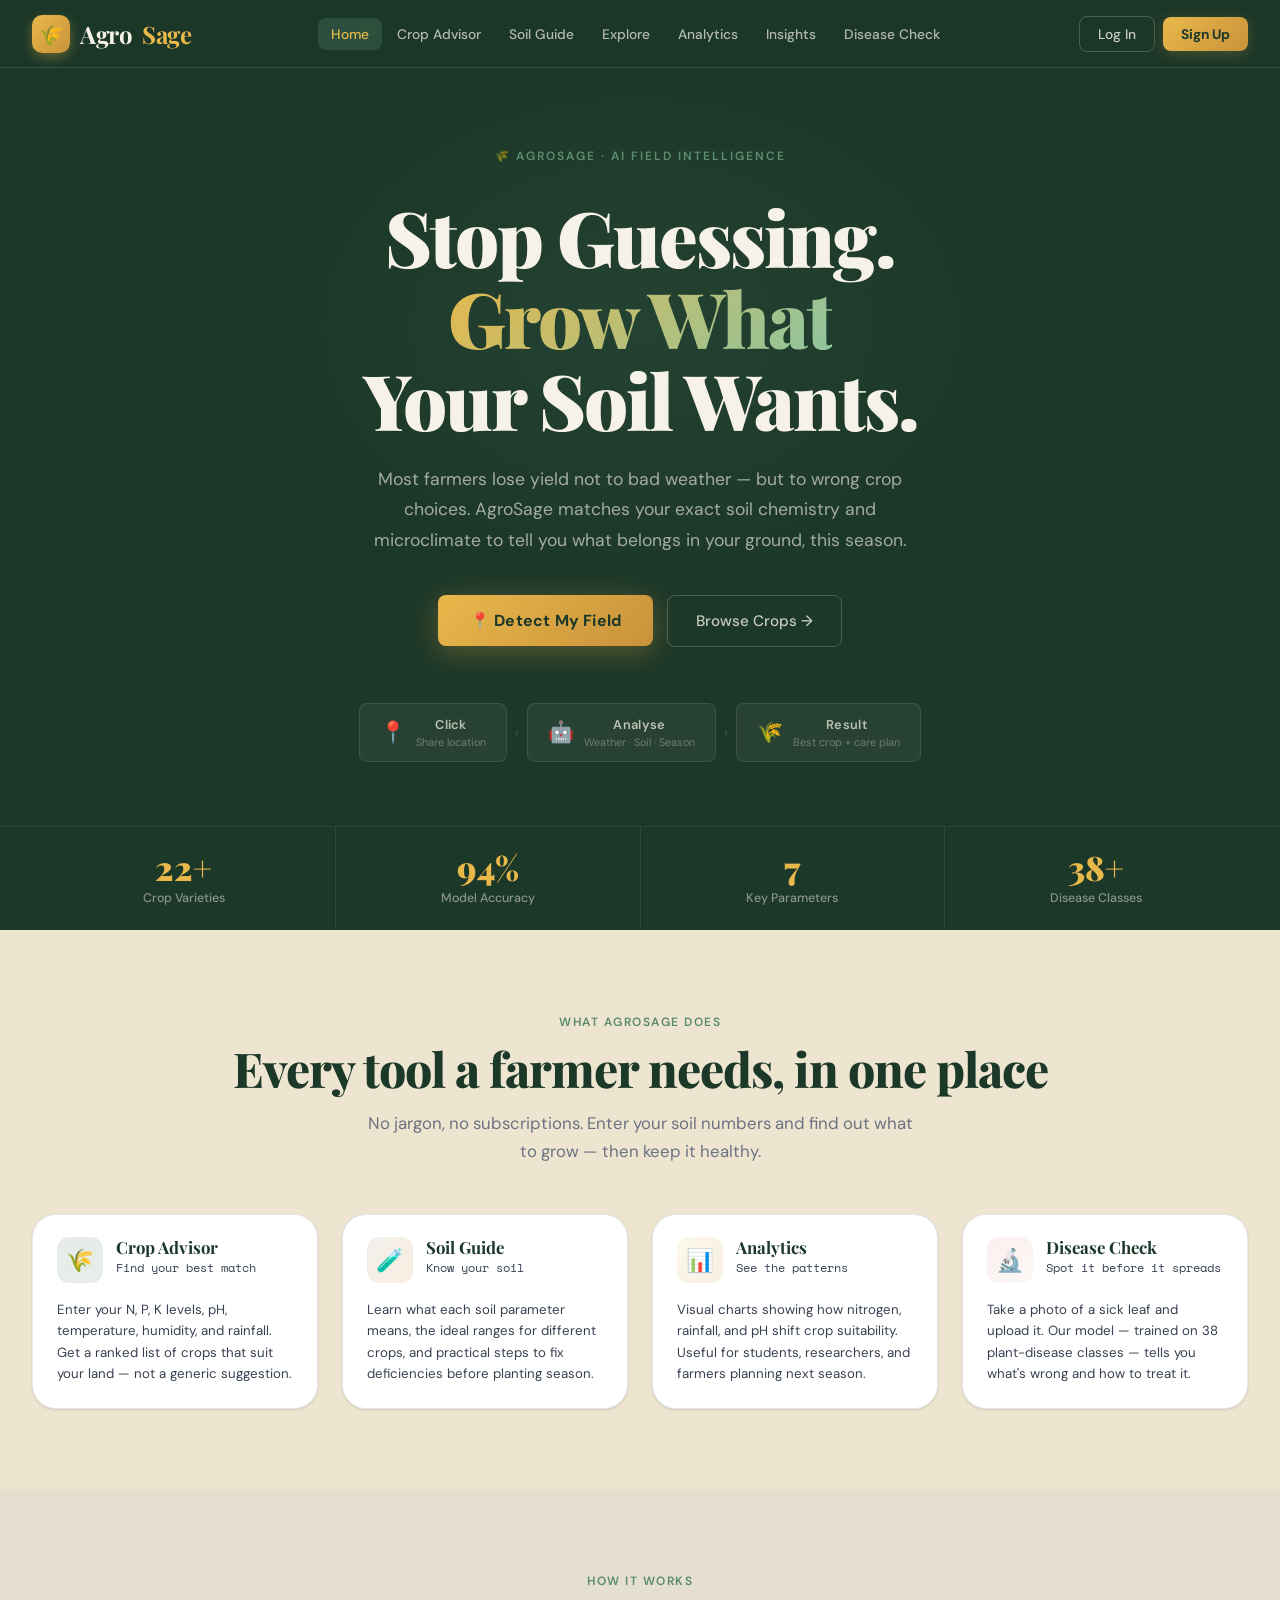
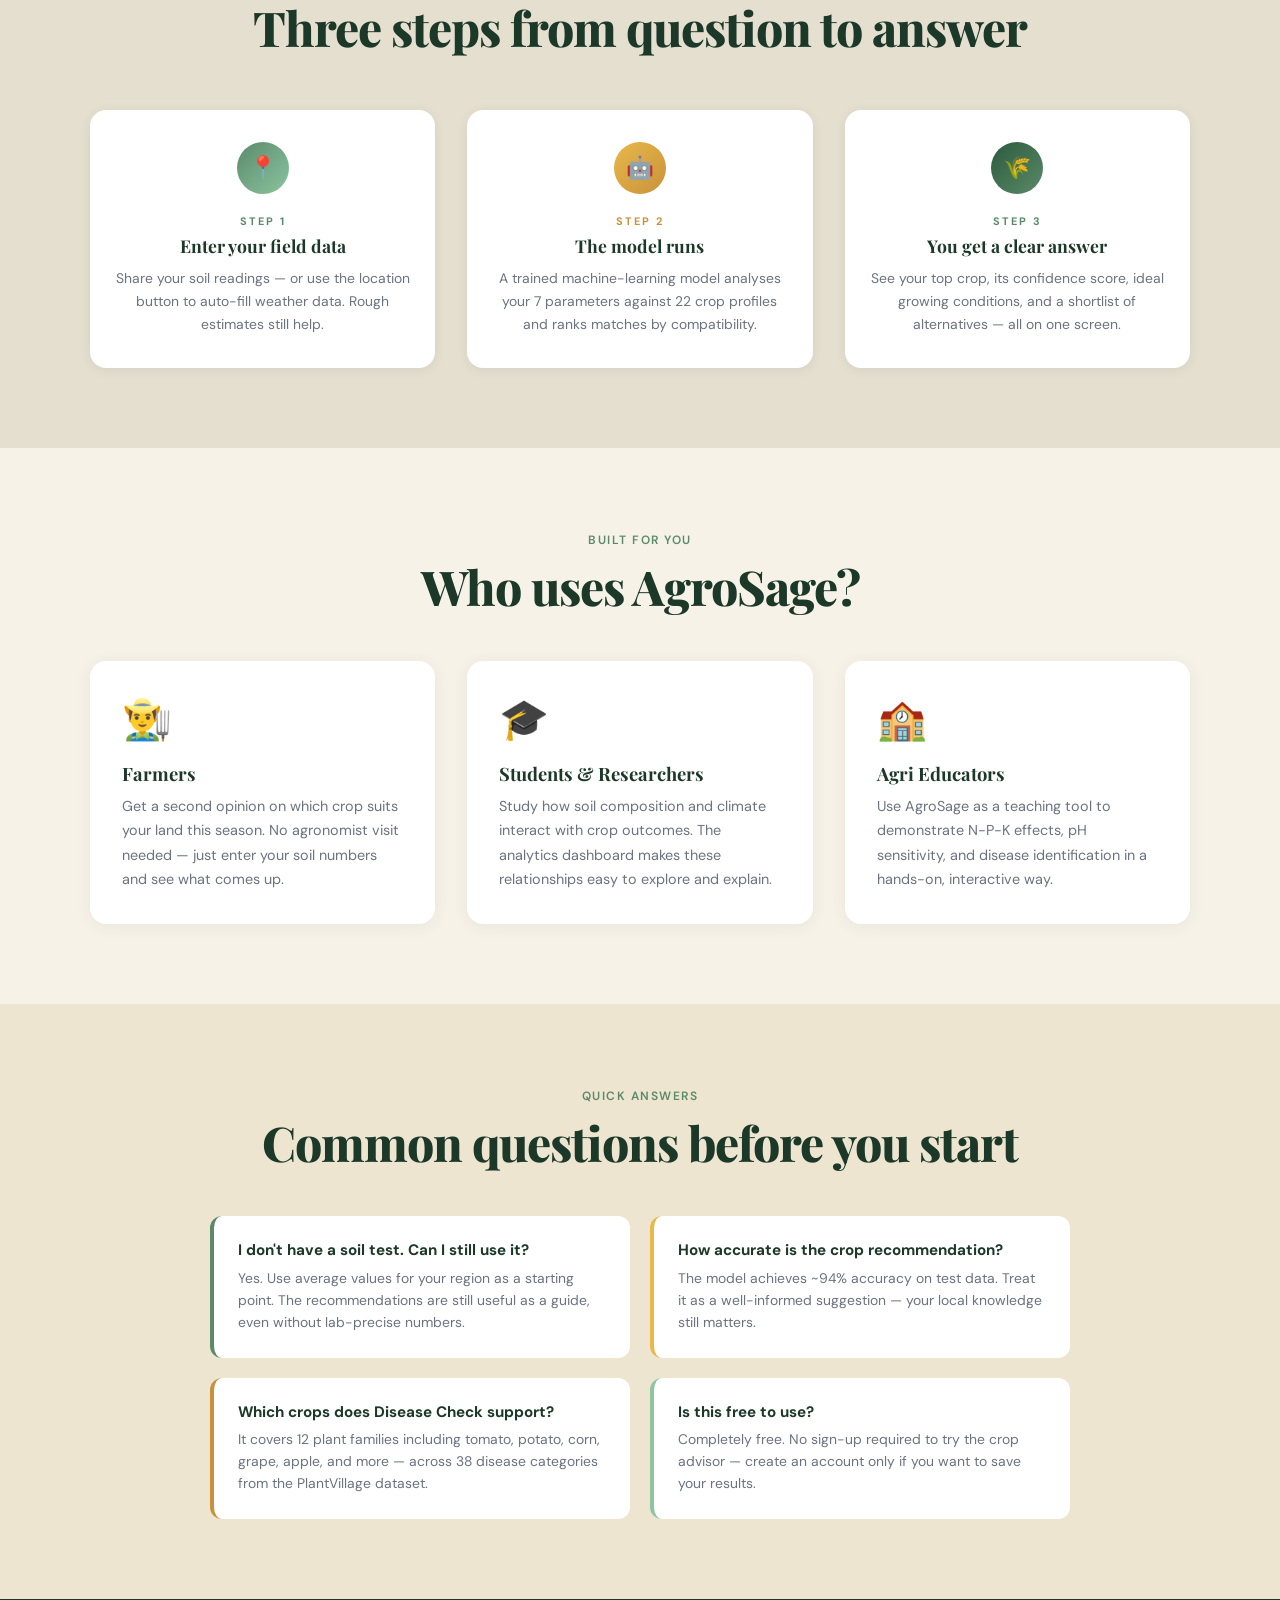
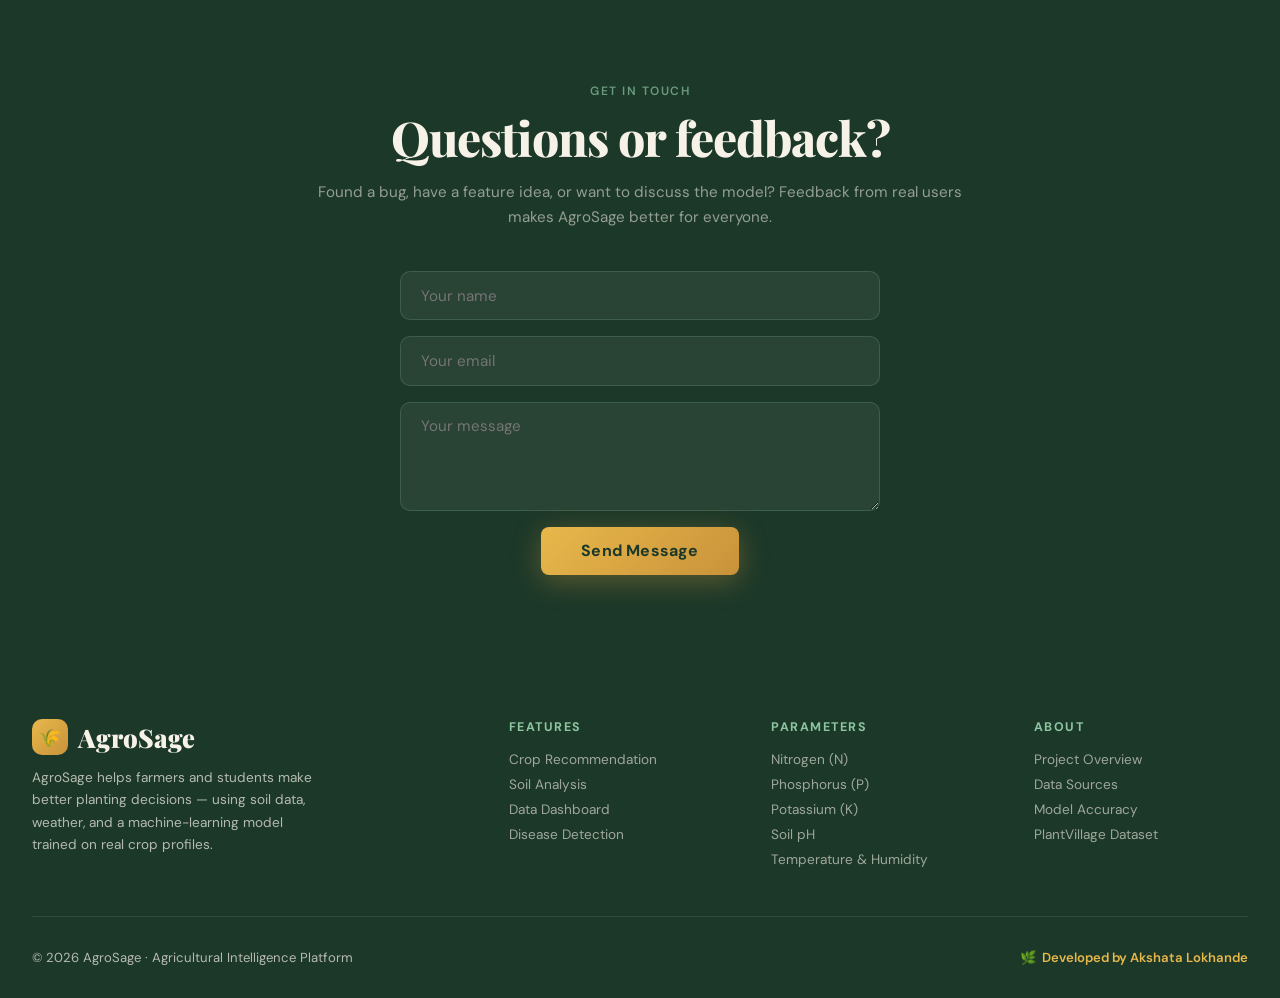
==== templates/index.html @ cbdf1450 "Initial commit — AgroSage" ====
<!DOCTYPE html>
<html lang="en">
<head>
<meta charset="UTF-8">
<meta name="viewport" content="width=device-width, initial-scale=1.0">
<title>AgroSage — Crop & Soil Intelligence for Farmers</title>

<!-- Fonts -->
<link href="https://fonts.googleapis.com/css2?family=Playfair+Display:wght@400;600;700;900&family=DM+Sans:wght@300;400;500;600&family=Space+Mono:wght@400;700&display=swap" rel="stylesheet">

<!-- Chart.js -->
<script src="https://cdnjs.cloudflare.com/ajax/libs/Chart.js/4.4.1/chart.umd.min.js"></script>

<!-- Styles -->
<link rel="stylesheet" href="/static/css/tokens.css">
<link rel="stylesheet" href="/static/css/nav.css">
<link rel="stylesheet" href="/static/css/hero.css">
<link rel="stylesheet" href="/static/css/recommend.css">
<link rel="stylesheet" href="/static/css/soil.css">
<link rel="stylesheet" href="/static/css/browse.css">
<link rel="stylesheet" href="/static/css/dashboard.css">
<link rel="stylesheet" href="/static/css/insights.css">
<link rel="stylesheet" href="/static/css/detect.css">
<link rel="stylesheet" href="/static/css/footer.css">
<link rel="stylesheet" href="/static/css/utilities.css">
<link rel="stylesheet" href="/static/css/auth.css">
</head>
<body>

<!-- ══════════════════════════════════════════════ NAV ══ -->
<nav class="nav" id="mainNav">
  <div class="nav-logo" onclick="showPage('home')">
    <div class="nav-logo-icon">🌾</div>
    Agro<span>Sage</span>
  </div>
  <div class="nav-links">
    <a class="nav-link active" onclick="showPage('home')">Home</a>
    <a class="nav-link" onclick="showPage('recommend')">Crop Advisor</a>
    <a class="nav-link" onclick="showPage('soil')">Soil Guide</a>
    <a class="nav-link" onclick="showPage('browse')">Explore</a>
    <a class="nav-link" onclick="showPage('dashboard')">Analytics</a>
    <a class="nav-link" onclick="showPage('insights')">Insights</a>
    <a class="nav-link" onclick="showPage('detect')">Disease Check</a>
  </div>
  <!-- Auth buttons — content injected by auth.js -->
  <div class="nav-auth" id="navAuth"></div>
</nav>

<!-- ══════════════════════════════════════════════ HOME ══ -->
<div class="page active" id="page-home">
  <section class="hero">
    <div class="hero-canvas" id="heroCanvas"></div>

    <div class="hero-content">
      <!-- Badge -->
      <div class="hero-badge">
        🌾 AgroSage · AI Field Intelligence
      </div>

      <!-- Heading -->
      <h1 class="hero-title">
        Stop Guessing.<br><em>Grow What</em><br>Your Soil Wants.
      </h1>

      <!-- Description -->
      <p class="hero-desc">
        Most farmers lose yield not to bad weather — but to wrong crop choices. AgroSage matches your exact soil chemistry and microclimate to tell you what belongs in your ground, this season.
      </p>

      <!-- CTAs -->
      <div class="hero-actions">
        <button class="btn-primary" onclick="handleDetectCTA()">📍 Detect My Field</button>
        <button class="btn-ghost"   onclick="showPage('browse')">Browse Crops →</button>
      </div>

      <!-- Process flow -->
      <div class="hero-flow">
        <div class="hero-flow-step">
          <span class="hero-flow-step-icon">📍</span>
          <div class="hero-flow-step-text">
            <div class="hero-flow-step-label">Click</div>
            <div class="hero-flow-step-sub">Share location</div>
          </div>
        </div>
        <span class="hero-flow-arrow">›</span>
        <div class="hero-flow-step">
          <span class="hero-flow-step-icon">🤖</span>
          <div class="hero-flow-step-text">
            <div class="hero-flow-step-label">Analyse</div>
            <div class="hero-flow-step-sub">Weather · Soil · Season</div>
          </div>
        </div>
        <span class="hero-flow-arrow">›</span>
        <div class="hero-flow-step">
          <span class="hero-flow-step-icon">🌾</span>
          <div class="hero-flow-step-text">
            <div class="hero-flow-step-label">Result</div>
            <div class="hero-flow-step-sub">Best crop + care plan</div>
          </div>
        </div>
      </div>
    </div>

    <!-- Stats strip -->
    <div class="hero-stats">
      <div class="hero-stat" style="animation-delay:0.1s">
        <div class="hero-stat-num">22+</div>
        <div class="hero-stat-lbl">Crop Varieties</div>
      </div>
      <div class="hero-stat" style="animation-delay:0.2s">
        <div class="hero-stat-num">94%</div>
        <div class="hero-stat-lbl">Model Accuracy</div>
      </div>
      <div class="hero-stat" style="animation-delay:0.3s">
        <div class="hero-stat-num">7</div>
        <div class="hero-stat-lbl">Key Parameters</div>
      </div>
      <div class="hero-stat" style="animation-delay:0.4s">
        <div class="hero-stat-num">38+</div>
        <div class="hero-stat-lbl">Disease Classes</div>
      </div>
    </div>
  </section>

  <!-- ── WHAT AGROSAGE DOES ── -->
  <!-- parchment: warm beige, first light section after the dark hero -->
  <div style="background:var(--parchment);padding:5rem 2rem">
    <div style="max-width:1280px;margin:0 auto">
      <div style="text-align:center;margin-bottom:3rem">
        <div class="section-tag">What AgroSage Does</div>
        <h2 class="section-title" style="text-align:center">Every tool a farmer needs, in one place</h2>
        <p class="section-sub" style="max-width:560px;margin:0 auto">No jargon, no subscriptions. Enter your soil numbers and find out what to grow — then keep it healthy.</p>
      </div>
      <div style="display:grid;grid-template-columns:repeat(4,1fr);gap:1.5rem">
        <div class="soil-card" onclick="showPage('recommend')" style="cursor:pointer;transition:transform 0.2s,box-shadow 0.2s" onmouseenter="this.style.transform='translateY(-4px)'" onmouseleave="this.style.transform=''">
          <div class="soil-card-header">
            <div class="soil-icon-wrap" style="background:linear-gradient(135deg,rgba(28,56,41,0.1),rgba(90,138,106,0.15))">🌾</div>
            <div><div class="soil-card-name">Crop Advisor</div><div class="soil-card-sym">Find your best match</div></div>
          </div>
          <div class="soil-ideal">Enter your N, P, K levels, pH, temperature, humidity, and rainfall. Get a ranked list of crops that suit your land — not a generic suggestion.</div>
        </div>
        <div class="soil-card" onclick="showPage('soil')" style="cursor:pointer;transition:transform 0.2s" onmouseenter="this.style.transform='translateY(-4px)'" onmouseleave="this.style.transform=''">
          <div class="soil-card-header">
            <div class="soil-icon-wrap" style="background:linear-gradient(135deg,rgba(139,94,60,0.1),rgba(201,146,58,0.15))">🧪</div>
            <div><div class="soil-card-name">Soil Guide</div><div class="soil-card-sym">Know your soil</div></div>
          </div>
          <div class="soil-ideal">Learn what each soil parameter means, the ideal ranges for different crops, and practical steps to fix deficiencies before planting season.</div>
        </div>
        <div class="soil-card" onclick="showPage('dashboard')" style="cursor:pointer;transition:transform 0.2s" onmouseenter="this.style.transform='translateY(-4px)'" onmouseleave="this.style.transform=''">
          <div class="soil-card-header">
            <div class="soil-icon-wrap" style="background:linear-gradient(135deg,rgba(232,184,75,0.1),rgba(201,146,58,0.15))">📊</div>
            <div><div class="soil-card-name">Analytics</div><div class="soil-card-sym">See the patterns</div></div>
          </div>
          <div class="soil-ideal">Visual charts showing how nitrogen, rainfall, and pH shift crop suitability. Useful for students, researchers, and farmers planning next season.</div>
        </div>
        <div class="soil-card" onclick="showPage('detect')" style="cursor:pointer;transition:transform 0.2s" onmouseenter="this.style.transform='translateY(-4px)'" onmouseleave="this.style.transform=''">
          <div class="soil-card-header">
            <div class="soil-icon-wrap" style="background:linear-gradient(135deg,rgba(192,57,43,0.08),rgba(192,57,43,0.04))">🔬</div>
            <div><div class="soil-card-name">Disease Check</div><div class="soil-card-sym">Spot it before it spreads</div></div>
          </div>
          <div class="soil-ideal">Take a photo of a sick leaf and upload it. Our model — trained on 38 plant-disease classes — tells you what's wrong and how to treat it.</div>
        </div>
      </div>
    </div>
  </div>

  <!-- ── HOW IT WORKS ── -->
  <!-- #e5dfd0: a touch deeper than parchment — enough contrast to read as a new section, still warm -->
  <div style="background:#e5dfd0;padding:5rem 2rem">
    <div style="max-width:1100px;margin:0 auto">
      <div style="text-align:center;margin-bottom:3.5rem">
        <div class="section-tag">How It Works</div>
        <h2 class="section-title" style="text-align:center">Three steps from question to answer</h2>
      </div>
      <div style="display:grid;grid-template-columns:1fr 1fr 1fr;gap:2rem">
        <div style="text-align:center;padding:2rem 1.5rem;background:#fff;border-radius:16px;box-shadow:0 2px 12px rgba(28,56,41,0.08)">
          <div style="width:52px;height:52px;background:linear-gradient(135deg,var(--sage),var(--mint));border-radius:50%;display:flex;align-items:center;justify-content:center;font-size:1.4rem;margin:0 auto 1.25rem">📍</div>
          <div style="font-size:0.68rem;letter-spacing:2px;color:var(--sage);font-weight:700;text-transform:uppercase;margin-bottom:0.4rem">Step 1</div>
          <div style="font-family:var(--ff-display);font-size:1.1rem;font-weight:700;color:var(--forest);margin-bottom:0.6rem">Enter your field data</div>
          <div style="font-size:0.87rem;color:var(--text-muted);line-height:1.65">Share your soil readings — or use the location button to auto-fill weather data. Rough estimates still help.</div>
        </div>
        <div style="text-align:center;padding:2rem 1.5rem;background:#fff;border-radius:16px;box-shadow:0 2px 12px rgba(28,56,41,0.08)">
          <div style="width:52px;height:52px;background:linear-gradient(135deg,var(--gold),var(--amber));border-radius:50%;display:flex;align-items:center;justify-content:center;font-size:1.4rem;margin:0 auto 1.25rem">🤖</div>
          <div style="font-size:0.68rem;letter-spacing:2px;color:var(--amber);font-weight:700;text-transform:uppercase;margin-bottom:0.4rem">Step 2</div>
          <div style="font-family:var(--ff-display);font-size:1.1rem;font-weight:700;color:var(--forest);margin-bottom:0.6rem">The model runs</div>
          <div style="font-size:0.87rem;color:var(--text-muted);line-height:1.65">A trained machine-learning model analyses your 7 parameters against 22 crop profiles and ranks matches by compatibility.</div>
        </div>
        <div style="text-align:center;padding:2rem 1.5rem;background:#fff;border-radius:16px;box-shadow:0 2px 12px rgba(28,56,41,0.08)">
          <div style="width:52px;height:52px;background:linear-gradient(135deg,var(--moss),var(--sage));border-radius:50%;display:flex;align-items:center;justify-content:center;font-size:1.4rem;margin:0 auto 1.25rem">🌾</div>
          <div style="font-size:0.68rem;letter-spacing:2px;color:var(--sage);font-weight:700;text-transform:uppercase;margin-bottom:0.4rem">Step 3</div>
          <div style="font-family:var(--ff-display);font-size:1.1rem;font-weight:700;color:var(--forest);margin-bottom:0.6rem">You get a clear answer</div>
          <div style="font-size:0.87rem;color:var(--text-muted);line-height:1.65">See your top crop, its confidence score, ideal growing conditions, and a shortlist of alternatives — all on one screen.</div>
        </div>
      </div>
    </div>
  </div>

  <!-- ── WHO BENEFITS ── -->
  <!-- cream: lightest, cleanest tone — feels like a breath of air after two beige sections -->
  <div style="background:var(--cream);padding:5rem 2rem">
    <div style="max-width:1100px;margin:0 auto">
      <div style="text-align:center;margin-bottom:3rem">
        <div class="section-tag">Built For You</div>
        <h2 class="section-title" style="text-align:center">Who uses AgroSage?</h2>
      </div>
      <div style="display:grid;grid-template-columns:repeat(3,1fr);gap:2rem">
        <div style="padding:2rem;background:#fff;border-radius:16px;box-shadow:0 2px 16px rgba(28,56,41,0.07)">
          <div style="font-size:2.5rem;margin-bottom:1rem">👨‍🌾</div>
          <div style="font-family:var(--ff-display);font-size:1.15rem;font-weight:700;color:var(--forest);margin-bottom:0.5rem">Farmers</div>
          <div style="font-size:0.9rem;color:var(--text-muted);line-height:1.7">Get a second opinion on which crop suits your land this season. No agronomist visit needed — just enter your soil numbers and see what comes up.</div>
        </div>
        <div style="padding:2rem;background:#fff;border-radius:16px;box-shadow:0 2px 16px rgba(28,56,41,0.07)">
          <div style="font-size:2.5rem;margin-bottom:1rem">🎓</div>
          <div style="font-family:var(--ff-display);font-size:1.15rem;font-weight:700;color:var(--forest);margin-bottom:0.5rem">Students &amp; Researchers</div>
          <div style="font-size:0.9rem;color:var(--text-muted);line-height:1.7">Study how soil composition and climate interact with crop outcomes. The analytics dashboard makes these relationships easy to explore and explain.</div>
        </div>
        <div style="padding:2rem;background:#fff;border-radius:16px;box-shadow:0 2px 16px rgba(28,56,41,0.07)">
          <div style="font-size:2.5rem;margin-bottom:1rem">🏫</div>
          <div style="font-family:var(--ff-display);font-size:1.15rem;font-weight:700;color:var(--forest);margin-bottom:0.5rem">Agri Educators</div>
          <div style="font-size:0.9rem;color:var(--text-muted);line-height:1.7">Use AgroSage as a teaching tool to demonstrate N-P-K effects, pH sensitivity, and disease identification in a hands-on, interactive way.</div>
        </div>
      </div>
    </div>
  </div>

  <!-- ── FAQ / QUICK TIPS ── -->
  <div style="background:var(--parchment);padding:5rem 2rem">
    <div style="max-width:1100px;margin:0 auto">
      <div style="text-align:center;margin-bottom:3rem">
        <div class="section-tag">Quick Answers</div>
        <h2 class="section-title" style="text-align:center">Common questions before you start</h2>
      </div>
      <div style="display:grid;grid-template-columns:1fr 1fr;gap:1.25rem;max-width:860px;margin:0 auto">
        <div style="padding:1.5rem;background:#fff;border-radius:12px;border-left:4px solid var(--sage)">
          <div style="font-weight:700;color:var(--forest);margin-bottom:0.4rem;font-size:0.95rem">I don't have a soil test. Can I still use it?</div>
          <div style="font-size:0.87rem;color:var(--text-muted);line-height:1.6">Yes. Use average values for your region as a starting point. The recommendations are still useful as a guide, even without lab-precise numbers.</div>
        </div>
        <div style="padding:1.5rem;background:#fff;border-radius:12px;border-left:4px solid var(--gold)">
          <div style="font-weight:700;color:var(--forest);margin-bottom:0.4rem;font-size:0.95rem">How accurate is the crop recommendation?</div>
          <div style="font-size:0.87rem;color:var(--text-muted);line-height:1.6">The model achieves ~94% accuracy on test data. Treat it as a well-informed suggestion — your local knowledge still matters.</div>
        </div>
        <div style="padding:1.5rem;background:#fff;border-radius:12px;border-left:4px solid var(--amber)">
          <div style="font-weight:700;color:var(--forest);margin-bottom:0.4rem;font-size:0.95rem">Which crops does Disease Check support?</div>
          <div style="font-size:0.87rem;color:var(--text-muted);line-height:1.6">It covers 12 plant families including tomato, potato, corn, grape, apple, and more — across 38 disease categories from the PlantVillage dataset.</div>
        </div>
        <div style="padding:1.5rem;background:#fff;border-radius:12px;border-left:4px solid var(--mint)">
          <div style="font-weight:700;color:var(--forest);margin-bottom:0.4rem;font-size:0.95rem">Is this free to use?</div>
          <div style="font-size:0.87rem;color:var(--text-muted);line-height:1.6">Completely free. No sign-up required to try the crop advisor — create an account only if you want to save your results.</div>
        </div>
      </div>
    </div>
  </div>

  <!-- ── CONTACT ── -->
  <div style="background:var(--forest);padding:5rem 2rem">
    <div style="max-width:680px;margin:0 auto;text-align:center">
      <div class="section-tag" style="color:rgba(140,197,160,0.7)">Get In Touch</div>
      <h2 class="section-title" style="text-align:center;color:var(--cream)">Questions or feedback?</h2>
      <p style="font-size:0.95rem;color:rgba(247,242,232,0.55);line-height:1.7;margin-bottom:2.5rem">Found a bug, have a feature idea, or want to discuss the model? Feedback from real users makes AgroSage better for everyone.</p>
      <div style="display:flex;flex-direction:column;gap:1rem;max-width:480px;margin:0 auto">
        <input type="text" placeholder="Your name" style="padding:0.85rem 1.25rem;border-radius:10px;border:1px solid rgba(140,197,160,0.2);background:rgba(255,255,255,0.06);color:var(--cream);font-size:0.95rem;outline:none;font-family:var(--ff-body)">
        <input type="email" placeholder="Your email" style="padding:0.85rem 1.25rem;border-radius:10px;border:1px solid rgba(140,197,160,0.2);background:rgba(255,255,255,0.06);color:var(--cream);font-size:0.95rem;outline:none;font-family:var(--ff-body)">
        <textarea placeholder="Your message" rows="4" style="padding:0.85rem 1.25rem;border-radius:10px;border:1px solid rgba(140,197,160,0.2);background:rgba(255,255,255,0.06);color:var(--cream);font-size:0.95rem;outline:none;font-family:var(--ff-body);resize:vertical"></textarea>
        <button class="btn-primary" style="align-self:center;padding:0.85rem 2.5rem" onclick="alert('Thank you! This contact form is for demo purposes.')">Send Message</button>
      </div>
    </div>
  </div>
</div>

<!-- ══════════════════════════════════════════ RECOMMEND ══ -->
<div class="page" id="page-recommend" style="padding-top:68px">
  <div class="section">
    <div class="recommend-page-header">
      <div class="section-tag">🌱 Main Feature</div>
      <div id="currentSeasonPill" class="current-season-pill" style="display:none"></div>
    </div>
    <h2 class="section-title">Crop Recommendation System</h2>
    <p class="section-sub">Enter your soil composition and local climate conditions. Our model analyses 7 key parameters to suggest the most suitable crop — and checks if it suits the <strong>current growing season</strong>.</p>

    <div class="recommend-layout">
      <!-- Input Form -->
      <div>
        <div class="form-card">
          <div class="form-section-title">
            <div class="form-section-icon">🌍</div>
            Soil Nutrients
          </div>
          <div class="param-grid">
            <div class="param-group">
              <div class="param-label">Nitrogen <span class="param-unit">kg/ha</span></div>
              <div class="param-input-wrap">
                <input type="number" class="param-input" id="inp-N" value="60" min="0" max="150" oninput="syncSlider('N')">
                <input type="range"  class="param-slider" id="sl-N" min="0" max="150" value="60" oninput="syncInput('N')">
              </div>
            </div>
            <div class="param-group">
              <div class="param-label">Phosphorus <span class="param-unit">kg/ha</span></div>
              <div class="param-input-wrap">
                <input type="number" class="param-input" id="inp-P" value="40" min="0" max="80" oninput="syncSlider('P')">
                <input type="range"  class="param-slider" id="sl-P" min="0" max="80" value="40" oninput="syncInput('P')">
              </div>
            </div>
            <div class="param-group">
              <div class="param-label">Potassium <span class="param-unit">kg/ha</span></div>
              <div class="param-input-wrap">
                <input type="number" class="param-input" id="inp-K" value="40" min="0" max="120" oninput="syncSlider('K')">
                <input type="range"  class="param-slider" id="sl-K" min="0" max="120" value="40" oninput="syncInput('K')">
              </div>
            </div>
            <div class="param-group">
              <div class="param-label">Soil pH</div>
              <div class="param-input-wrap">
                <input type="number" class="param-input" id="inp-pH" value="6.5" min="0" max="14" step="0.1" oninput="syncSlider('pH')">
                <input type="range"  class="param-slider" id="sl-pH" min="0" max="14" step="0.1" value="6.5" oninput="syncInput('pH')">
              </div>
            </div>
          </div>
          <!-- Auto-fill disclaimer: shown after location detection -->
          <div id="soilEstimateDisclaimer" class="soil-disclaimer" style="display:none"></div>
        </div>

        <div class="form-card" style="margin-top:1.5rem">
          <div class="form-section-title">
            <div class="form-section-icon">🌤️</div>
            Climate Conditions
            <button class="loc-btn" onclick="autoFillWeather()" title="Auto-fill from your location" style="margin-left:auto;padding:5px 12px;font-size:0.78rem;background:var(--accent);color:#fff;border-radius:6px;font-weight:600;display:flex;align-items:center;gap:5px;transition:background 0.2s" onmouseenter="this.style.background='var(--moss)'" onmouseleave="this.style.background='var(--accent)'">📍 Use My Location</button>
          </div>
          <div class="param-grid">
            <div class="param-group">
              <div class="param-label">Temperature <span class="param-unit">°C</span></div>
              <input type="number" class="param-input" id="inp-T" value="25" min="0" max="50">
              <input type="range"  class="param-slider" id="sl-T" min="0" max="50" value="25" oninput="document.getElementById('inp-T').value=this.value">
            </div>
            <div class="param-group">
              <div class="param-label">Humidity <span class="param-unit">%</span></div>
              <input type="number" class="param-input" id="inp-H" value="65" min="0" max="100">
              <input type="range"  class="param-slider" id="sl-H" min="0" max="100" value="65" oninput="document.getElementById('inp-H').value=this.value">
            </div>
            <div class="param-group" style="grid-column:span 2">
              <div class="param-label">Annual Rainfall <span class="param-unit">mm</span></div>
              <input type="number" class="param-input" id="inp-R" value="120" min="0" max="300">
              <input type="range"  class="param-slider" id="sl-R" min="0" max="300" value="120" oninput="document.getElementById('inp-R').value=this.value">
            </div>
          </div>
          <button class="recommend-btn" onclick="runRecommendation()">
            <span>🌾</span> Analyse &amp; Recommend Crop
          </button>
        </div>
      </div>

      <!-- Result Panel -->
      <div>
        <div class="result-panel" id="resultPanel">
          <div class="result-empty" id="resultEmpty">
            <div class="result-empty-icon">🌱</div>
            <h3>Awaiting Field Data</h3>
            <p>Enter your soil and climate parameters on the left, then click Analyse to receive your personalised crop recommendation.</p>
          </div>
          <div id="resultOutput" style="display:none">
            <div class="result-header">
              <div class="result-label">Top Recommendation</div>
              <div class="result-crop-name" id="res-crop-name">—</div>
              <div class="result-score-row">
                <div class="score-pill">🎯 <span id="res-score">—</span>% match</div>
                <div class="score-bar"><div class="score-bar-fill" id="res-bar" style="width:0%"></div></div>
              </div>
              <!-- Season timing badge: status set by recommend.js -->
              <div id="res-season-badge" class="res-season-badge" style="display:none"></div>
            </div>
            <div class="result-body">
              <div class="result-params-grid">
                <div class="result-param">
                  <div class="rp-icon">🌡️</div>
                  <div class="rp-val" id="r-temp">—</div>
                  <div class="rp-lbl">Ideal Temp</div>
                </div>
                <div class="result-param">
                  <div class="rp-icon">💧</div>
                  <div class="rp-val" id="r-rain">—</div>
                  <div class="rp-lbl">Rainfall</div>
                </div>
                <div class="result-param">
                  <div class="rp-icon">🧫</div>
                  <div class="rp-val" id="r-ph">—</div>
                  <div class="rp-lbl">Soil pH</div>
                </div>
              </div>
              <div class="result-tip" id="res-tip">—</div>
              <!-- Season awareness detail panel: populated by recommend.js -->
              <div id="res-season-panel" class="season-aware-panel" style="display:none"></div>
              <div class="result-alts" id="resAlts" style="display:none">
                <div class="result-alts-title">Other Suitable Crops</div>
                <div class="alt-chips" id="altChips"></div>
              </div>
            </div>
          </div>
        </div>

        <!-- Season card: crop's growing season info -->
        <div id="seasonCard" class="season-card" style="display:none">
          <div class="season-card-icon" id="seasonIcon">🌾</div>
          <div>
            <div class="season-card-eyebrow">Growing Season</div>
            <div class="season-card-name" id="seasonName">—</div>
            <div class="season-card-desc" id="seasonDesc">—</div>
          </div>
        </div>

        <!-- Seasonal picks: what to plant this month (populated by recommend.js) -->
        <div id="seasonalPicksCard" class="seasonal-picks-card" style="display:none">
          <div class="sp-header">
            <span id="sp-season-icon" class="sp-icon">🗓️</span>
            <div>
              <div class="sp-eyebrow">What to Sow This Month</div>
              <div class="sp-title" id="sp-title">—</div>
            </div>
          </div>
          <div class="sp-toggle">
            <button class="sp-toggle-btn sp-toggle-now active" id="sp-btn-now" onclick="spSetTab('now')">
              <span class="sp-legend-dot sp-chip-now"></span>Ideal now
            </button>
            <button class="sp-toggle-btn sp-toggle-soon" id="sp-btn-soon" onclick="spSetTab('soon')">
              <span class="sp-legend-dot sp-chip-soon"></span>Good next month
            </button>
          </div>
          <div class="sp-chips" id="sp-chips"></div>
          <div class="sp-empty-msg" id="sp-empty-msg" style="display:none"></div>
        </div>
      </div>
    </div>
  </div>
</div>

<!-- ══════════════════════════════════════════════ SOIL ══ -->
<div class="page" id="page-soil" style="padding-top:68px">
  <div class="section soil-bg" style="max-width:100%;padding:5rem 2rem">
    <div style="max-width:1280px;margin:0 auto">
      <div class="section-tag">🧪 Parameter Guide</div>
      <h2 class="section-title">Soil Analysis &amp; Parameter Guide</h2>
      <p class="section-sub">Understanding your soil's nutrient profile is the foundation of successful farming. Here's what each parameter means and how it affects crop growth.</p>

      <div class="soil-grid">

        <div class="soil-card">
          <div class="soil-card-header">
            <div class="soil-icon-wrap" style="background:rgba(56,142,60,0.12)">🟢</div>
            <div><div class="soil-card-name">Nitrogen (N)</div><div class="soil-card-sym">Promotes Leaf Growth</div></div>
          </div>
          <div class="soil-range">
            <div class="soil-range-label"><span>Low (0 kg/ha)</span><span>Ideal: 50–100</span><span>High (150 kg/ha)</span></div>
            <div class="soil-range-bar">
              <div class="soil-range-fill" style="left:33%;width:33%"></div>
              <div class="soil-range-marker" style="left:50%"></div>
            </div>
          </div>
          <div class="soil-ideal">Essential for chlorophyll synthesis and leaf development. <strong>Ideal: 50–100 kg/ha.</strong> Too low causes yellowing (chlorosis); too high promotes excessive vegetative growth and delays fruiting.</div>
        </div>

        <div class="soil-card">
          <div class="soil-card-header">
            <div class="soil-icon-wrap" style="background:rgba(245,127,23,0.12)">🟠</div>
            <div><div class="soil-card-name">Phosphorus (P)</div><div class="soil-card-sym">Root &amp; Fruit Development</div></div>
          </div>
          <div class="soil-range">
            <div class="soil-range-label"><span>Low (0 kg/ha)</span><span>Ideal: 25–50</span><span>High (80 kg/ha)</span></div>
            <div class="soil-range-bar">
              <div class="soil-range-fill" style="left:31%;width:31%"></div>
              <div class="soil-range-marker" style="left:47%"></div>
            </div>
          </div>
          <div class="soil-ideal">Critical for root strength, seed formation, and energy transfer. <strong>Ideal: 25–50 kg/ha.</strong> Deficiency leads to dark purpling of leaves and severely stunted root systems.</div>
        </div>

        <div class="soil-card">
          <div class="soil-card-header">
            <div class="soil-icon-wrap" style="background:rgba(123,31,162,0.1)">🟣</div>
            <div><div class="soil-card-name">Potassium (K)</div><div class="soil-card-sym">Disease Resistance</div></div>
          </div>
          <div class="soil-range">
            <div class="soil-range-label"><span>Low (0 kg/ha)</span><span>Ideal: 40–80</span><span>High (120 kg/ha)</span></div>
            <div class="soil-range-bar">
              <div class="soil-range-fill" style="left:33%;width:33%"></div>
              <div class="soil-range-marker" style="left:50%"></div>
            </div>
          </div>
          <div class="soil-ideal">Regulates water balance, stomatal function, and disease immunity. <strong>Ideal: 40–80 kg/ha.</strong> Deficiency causes leaf scorch at margins, weak stems, and poor grain fill.</div>
        </div>

        <div class="soil-card">
          <div class="soil-card-header">
            <div class="soil-icon-wrap" style="background:rgba(201,146,58,0.12)">🟡</div>
            <div><div class="soil-card-name">Soil pH</div><div class="soil-card-sym">Nutrient Availability</div></div>
          </div>
          <div class="soil-range">
            <div class="soil-range-label"><span>Acidic (0)</span><span>Ideal: 6.0–7.5</span><span>Alkaline (14)</span></div>
            <div class="soil-range-bar">
              <div class="soil-range-fill" style="left:43%;width:11%"></div>
              <div class="soil-range-marker" style="left:48%"></div>
            </div>
          </div>
          <div class="soil-ideal">Controls nutrient solubility and microbial activity. <strong>Ideal: 6.0–7.5</strong> for most crops. Below 5.5 locks up phosphorus; above 7.5 reduces availability of iron, manganese, and zinc.</div>
        </div>

        <div class="soil-card">
          <div class="soil-card-header">
            <div class="soil-icon-wrap" style="background:rgba(30,136,229,0.1)">🌡️</div>
            <div><div class="soil-card-name">Temperature</div><div class="soil-card-sym">Growth Rate Regulator</div></div>
          </div>
          <div class="soil-range">
            <div class="soil-range-label"><span>Low (0°C)</span><span>Ideal: 20–35°C</span><span>High (50°C)</span></div>
            <div class="soil-range-bar">
              <div class="soil-range-fill" style="left:40%;width:30%"></div>
              <div class="soil-range-marker" style="left:55%"></div>
            </div>
          </div>
          <div class="soil-ideal">Determines germination success and metabolic rate. <strong>Most crops prefer 20–35°C.</strong> Below 10°C slows germination; above 40°C causes heat stress and inhibits enzymatic activity.</div>
        </div>

        <div class="soil-card">
          <div class="soil-card-header">
            <div class="soil-icon-wrap" style="background:rgba(2,136,209,0.1)">💧</div>
            <div><div class="soil-card-name">Humidity &amp; Rainfall</div><div class="soil-card-sym">Water Stress Index</div></div>
          </div>
          <div class="soil-range">
            <div class="soil-range-label"><span>Low (0%/mm)</span><span>Ideal: 50–80% / 50–200mm</span><span>High (100%/300mm)</span></div>
            <div class="soil-range-bar">
              <div class="soil-range-fill" style="left:50%;width:30%"></div>
              <div class="soil-range-marker" style="left:65%"></div>
            </div>
          </div>
          <div class="soil-ideal">Humidity of <strong>50–80%</strong> and annual rainfall of <strong>50–200 mm</strong> suits most field crops. Rice requires 150–300 mm; drought-tolerant crops like mustard and mothbeans thrive below 75 mm.</div>
        </div>

      </div>

      <!-- Soil Improvement Tips -->
      <div class="soil-tips-section">
        <div class="form-section-title"><div class="form-section-icon">💡</div>Soil Improvement Tips</div>
        <div class="soil-tips-grid">

          <div class="soil-tip-card">
            <div class="soil-tip-icon">🌿</div>
            <div class="soil-tip-title">Nitrogen Deficiency</div>
            <div class="soil-tip-body">
              <strong>Cause:</strong> Low organic matter, excessive leaching, or sandy soils.<br>
              <strong>Symptoms:</strong> Uniform yellowing (chlorosis) starting from older leaves; stunted growth and pale green foliage.<br>
              <strong>Solution:</strong> Apply urea (46% N) or ammonium nitrate at 50–100 kg/ha. Grow leguminous cover crops (lentil, clover, chickpea) to fix atmospheric nitrogen naturally.
            </div>
          </div>

          <div class="soil-tip-card">
            <div class="soil-tip-icon">🧡</div>
            <div class="soil-tip-title">Phosphorus Deficiency</div>
            <div class="soil-tip-body">
              <strong>Cause:</strong> Acidic soil (pH &lt; 5.5), low organic matter, or excessive soil moisture.<br>
              <strong>Symptoms:</strong> Dark purple or reddish discolouration on leaf undersides; poor root development and delayed maturity.<br>
              <strong>Solution:</strong> Apply single superphosphate (SSP) or DAP at 25–50 kg/ha. Raise soil pH above 5.5 to unlock phosphorus already present in the soil.
            </div>
          </div>

          <div class="soil-tip-card">
            <div class="soil-tip-icon">💦</div>
            <div class="soil-tip-title">Potassium Deficiency</div>
            <div class="soil-tip-body">
              <strong>Cause:</strong> Sandy or heavily leached soils; over-irrigation or excessive rainfall.<br>
              <strong>Symptoms:</strong> Scorch or brown burning at leaf margins and tips; weak stems prone to lodging; poor grain and fruit fill.<br>
              <strong>Solution:</strong> Apply muriate of potash (MOP, 60% K₂O) or sulfate of potash at 30–60 kg/ha. Wood ash is a natural K source. Avoid over-irrigation which accelerates leaching.
            </div>
          </div>

          <div class="soil-tip-card">
            <div class="soil-tip-icon">🧂</div>
            <div class="soil-tip-title">Alkaline Soil (High pH)</div>
            <div class="soil-tip-body">
              <strong>Cause:</strong> Calcareous parent material, irrigation with hard water, or excessive lime application.<br>
              <strong>Symptoms:</strong> Iron and zinc chlorosis (interveinal yellowing on young leaves); reduced phosphorus and micronutrient uptake despite adequate fertilisation.<br>
              <strong>Solution:</strong> Apply elemental sulfur (200–500 kg/ha) or acidifying fertilizers such as ammonium sulfate. Incorporate compost or peat moss to gradually lower pH toward 6.0–7.0.
            </div>
          </div>

        </div>
      </div>
    </div>
  </div>
</div>

<!-- ══════════════════════════════════════════════ BROWSE ══ -->
<div class="page" id="page-browse" style="padding-top:68px">
  <div class="section">
    <div class="section-tag">🌍 Explore</div>
    <h2 class="section-title">Crop Collections</h2>
    <p class="section-sub">Browse our curated library of crops. Filter by season, soil type or climate to find what suits your field.</p>

    <div class="browse-filters" id="browseFilters">
      <button class="filter-btn active" onclick="filterCrops('all',this)">All Crops</button>
      <button class="filter-btn" onclick="filterCrops('kharif',this)">🌧️ Kharif</button>
      <button class="filter-btn" onclick="filterCrops('rabi',this)">❄️ Rabi</button>
      <button class="filter-btn" onclick="filterCrops('zaid',this)">☀️ Zaid</button>
      <button class="filter-btn" onclick="filterCrops('cereal',this)">🌾 Cereals</button>
      <button class="filter-btn" onclick="filterCrops('pulse',this)">🫘 Pulses</button>
      <button class="filter-btn" onclick="filterCrops('fruit',this)">🍉 Fruits</button>
    </div>

    <div class="crop-grid" id="cropGrid"></div>
  </div>
</div>

<!-- ══════════════════════════════════════════ DASHBOARD ══ -->
<div class="page" id="page-dashboard" style="padding-top:68px">
  <div class="dash-bg">
    <div class="section">
      <div class="section-tag">📊 Analytics</div>
      <h2 class="section-title">Data Visualization Dashboard</h2>
      <p class="section-sub">See how soil nutrients and climate conditions shift crop suitability. These charts make it easier to understand what your land actually needs.</p>

      <div class="charts-grid">
        <div class="chart-card">
          <div class="chart-title">Crop Suitability by Nitrogen Level</div>
          <canvas id="chartNitrogen" class="chart-canvas"></canvas>
        </div>
        <div class="param-influence">
          <div class="pi-title">Parameter Influence Score</div>
          <div id="piRows"></div>
        </div>
      </div>

      <div style="display:grid;grid-template-columns:1fr 1fr;gap:2rem;margin-top:2rem">
        <div class="chart-card">
          <div class="chart-title">Rainfall Requirements by Crop</div>
          <canvas id="chartRainfall" class="chart-canvas"></canvas>
        </div>
        <div class="chart-card">
          <div class="chart-title">pH Preference Distribution</div>
          <canvas id="chartPH" class="chart-canvas"></canvas>
        </div>
      </div>
    </div>
  </div>
</div>

<!-- ══════════════════════════════════════════ INSIGHTS ══ -->
<div class="page" id="page-insights" style="padding-top:68px">
  <div class="section">
    <div class="section-tag">🌿 Farming Insights</div>
    <h2 class="section-title">Things worth knowing</h2>
    <p class="section-sub">Practical tips and observations to help you plan better across seasons, soil types, and weather conditions.</p>

    <div class="insights-grid">
      <div class="insight-card primary">
        <div class="insight-icon">🌾</div>
        <div class="insight-title">Rabi Season Alert</div>
        <div class="insight-desc">Current temperatures (18–22°C) are ideal for wheat and mustard sowing. Ensure phosphorus levels are above 40 kg/ha before planting for maximum yield.</div>
        <span class="insight-tag">Seasonal Tip</span>
      </div>
      <div class="insight-card sage-card">
        <div class="insight-icon">💡</div>
        <div class="insight-title">Soil pH Optimisation</div>
        <div class="insight-desc">Fields with pH above 7.5 show 23% lower phosphorus availability. Apply 50–80kg/ha of sulfur amendment before the kharif season for best results.</div>
        <span class="insight-tag">Soil Health</span>
      </div>
      <div class="insight-card amber-card">
        <div class="insight-icon">🌧️</div>
        <div class="insight-title">Rainfall Deficit Strategy</div>
        <div class="insight-desc">In regions with &lt;100mm annual rainfall, consider drought-tolerant crops like millets, sorghum or chickpea. Drip irrigation can compensate for 40% deficit.</div>
        <span class="insight-tag">Water Management</span>
      </div>
      <div class="insight-card mint-card">
        <div class="insight-icon">🔬</div>
        <div class="insight-title">N:P:K Ratio Insight</div>
        <div class="insight-desc">Research shows a balanced 4:2:1 N:P:K ratio consistently outperforms imbalanced applications. Use leaf colour charts to diagnose deficiency before lab testing.</div>
        <span class="insight-tag">Nutrient Science</span>
      </div>
      <div class="insight-card parchment-card">
        <div class="insight-icon">🌡️</div>
        <div class="insight-title">Temperature Stress Window</div>
        <div class="insight-desc">Temperatures above 35°C during flowering reduce yield by up to 40% in wheat and 25% in maize. Plan sowing dates to avoid peak summer flowering.</div>
        <span class="insight-tag">Climate Risk</span>
      </div>
      <div class="insight-card earth-card">
        <div class="insight-icon">🌿</div>
        <div class="insight-title">Organic Matter Benefit</div>
        <div class="insight-desc">Every 1% increase in soil organic matter improves water retention by ~20,000 litres/hectare. Incorporate crop residue and compost for long-term fertility.</div>
        <span class="insight-tag">Long-term Gain</span>
      </div>
    </div>
  </div>
</div>

<!-- ══════════════════════════════════════════ DETECT ══ -->
<div class="page" id="page-detect" style="padding-top:68px">
  <div class="section">
    <div class="section-tag">🔬 Secondary Feature</div>
    <h2 class="section-title">Plant Disease Detection</h2>
    <p class="section-sub">Upload a clear photograph of an affected plant leaf. Our AI model—trained on 38 disease classes—provides instant diagnosis with treatment guidance.</p>

    <div class="detect-layout">
      <!-- Upload Side -->
      <div>
        <div class="upload-zone" id="uploadZone">
          <input type="file" id="fileInput" accept=".jpg,.jpeg,.png" onchange="handleFile(event)">
          <div class="upload-icon">📸</div>
          <div class="upload-title">Upload Leaf Image</div>
          <div class="upload-sub">Drag &amp; drop or click to browse<br>Supports JPG, JPEG, PNG · Max 16MB</div>
          <div class="upload-btn" onclick="event.stopPropagation();document.getElementById('fileInput').click()">Choose File</div>
        </div>

        <div class="preview-wrap" id="previewWrap">
          <img id="previewImg" class="preview-img" src="" alt="Preview">
          <div class="preview-actions">
            <button class="preview-clear" onclick="clearFile()">✕ Remove</button>
          </div>
        </div>

        <button class="detect-btn" id="detectBtn" onclick="runDetection()" style="display:none">
          🔍 Analyse Disease
        </button>

        <!-- Supported plant families -->
        <div class="supported-plants-box">
          <div class="supported-plants-label">Supported Plant Families</div>
          <div class="supported-plants-chips">
            <span class="alt-chip">🍎 Apple</span>
            <span class="alt-chip">🍌 Banana</span>
            <span class="alt-chip">🫐 Blueberry</span>
            <span class="alt-chip">🍒 Cherry</span>
            <span class="alt-chip">🌽 Corn</span>
            <span class="alt-chip">🍇 Grape</span>
            <span class="alt-chip">🍊 Orange</span>
            <span class="alt-chip">🍑 Peach</span>
            <span class="alt-chip">🫑 Pepper</span>
            <span class="alt-chip">🥔 Potato</span>
            <span class="alt-chip">🍓 Strawberry</span>
            <span class="alt-chip">🍅 Tomato</span>
            <span class="alt-chip">🫘 Soybean</span>
          </div>
        </div>
      </div>

      <!-- Result Side -->
      <div class="detect-result-panel" id="detectPanel">
        <div class="detect-empty" id="detectEmpty">
          <div class="detect-empty-icon">🌿</div>
          <div class="detect-empty-title">Upload a Leaf Photo</div>
          <div class="detect-empty-sub">Select a clear, well-lit image of a plant leaf. The AI will analyse disease patterns and return a diagnosis.</div>
        </div>
        <div class="detect-loading" id="detectLoading">
          <div class="spinner-wrap"><div class="spinner-ring"></div></div>
          <div class="detect-loading-title">Analysing Leaf Image…</div>
          <div class="detect-loading-sub">Running AI model prediction</div>
        </div>
        <div class="detect-output" id="detectOutput">
          <div class="detect-output-header">
            <div>
              <div class="disease-name" id="det-disease">—</div>
              <div class="disease-plant" id="det-plant">—</div>
            </div>
            <div class="confidence-badge conf-high" id="det-conf">—</div>
          </div>
          <!-- Stub-mode notice: shown by JS when stub_mode=true -->
          <p id="det-stub-notice" class="stub-notice">
            ⚙️ Running in stub mode — TensorFlow model not loaded. Results are illustrative only. See README to train a real model.
          </p>
          <div class="detect-details">
            <div class="detail-row">
              <div class="detail-icon">🩺</div>
              <div class="detail-content">
                <div class="detail-label">Diagnosis</div>
                <div class="detail-text" id="det-diagnosis">—</div>
              </div>
            </div>
            <div class="detail-row">
              <div class="detail-icon">⚠️</div>
              <div class="detail-content">
                <div class="detail-label">Symptoms</div>
                <div class="detail-text" id="det-symptoms">—</div>
              </div>
            </div>
            <div class="detail-row">
              <div class="detail-icon">💊</div>
              <div class="detail-content">
                <div class="detail-label">Treatment</div>
                <div class="detail-text" id="det-treatment">—</div>
              </div>
            </div>
            <div class="detail-row">
              <div class="detail-icon">🛡️</div>
              <div class="detail-content">
                <div class="detail-label">Prevention</div>
                <div class="detail-text" id="det-prevention">—</div>
              </div>
            </div>
          </div>

          <!-- Top-5 predictions (populated by detect.js) -->
          <div class="top5-section" id="det-top5-section" style="display:none">
            <div class="top5-header">
              <span class="top5-header-icon">📊</span>
              <span>Top 5 Predictions</span>
            </div>
            <div id="det-top5-list"></div>
          </div>
        </div>
      </div>
    </div>
  </div>
</div>

<!-- ══════════════════════════════════════════ FOOTER ══ -->
<footer id="footer" class="footer footer-full">
  <div class="footer-inner">
    <div class="footer-top">
      <div>
        <div class="footer-logo">
          <div class="footer-logo-icon">🌾</div>
          AgroSage
        </div>
        <div class="footer-desc">AgroSage helps farmers and students make better planting decisions — using soil data, weather, and a machine-learning model trained on real crop profiles.</div>
      </div>
      <div>
        <div class="footer-col-title">Features</div>
        <div class="footer-links">
          <span class="footer-link" onclick="showPage('recommend')">Crop Recommendation</span>
          <span class="footer-link" onclick="showPage('soil')">Soil Analysis</span>
          <span class="footer-link" onclick="showPage('dashboard')">Data Dashboard</span>
          <span class="footer-link" onclick="showPage('detect')">Disease Detection</span>
        </div>
      </div>
      <div>
        <div class="footer-col-title">Parameters</div>
        <div class="footer-links">
          <span class="footer-link">Nitrogen (N)</span>
          <span class="footer-link">Phosphorus (P)</span>
          <span class="footer-link">Potassium (K)</span>
          <span class="footer-link">Soil pH</span>
          <span class="footer-link">Temperature &amp; Humidity</span>
        </div>
      </div>
      <div>
        <div class="footer-col-title">About</div>
        <div class="footer-links">
          <span class="footer-link">Project Overview</span>
          <span class="footer-link">Data Sources</span>
          <span class="footer-link">Model Accuracy</span>
          <span class="footer-link">PlantVillage Dataset</span>
        </div>
      </div>
    </div>
    <div class="footer-bottom">
      <div>© 2026 AgroSage · Agricultural Intelligence Platform</div>
      <div class="footer-credit">
        <span>🌿</span>
        Developed by Akshata Lokhande
      </div>
    </div>
  </div>
</footer>

<!-- Toast -->
<div class="toast" id="toast"></div>

<!-- Loading Overlay -->
<div class="loading-overlay" id="loadingOverlay">
  <div class="lo-ring"></div>
  <div class="lo-text">Analysing Parameters…</div>
  <div class="lo-sub">Running recommendation model</div>
</div>



<!-- ── JavaScript ── load order matters ── -->
<!-- 1. API client (must be first — everything depends on it) -->
<script src="/static/js/api.js"></script>
<!-- 2. Static data -->
<script src="/static/js/data/crops.js"></script>
<script src="/static/js/data/diseases.js"></script>
<!-- 3. Utilities -->
<script src="/static/js/toast.js"></script>
<script src="/static/js/nav.js"></script>
<!-- 4. Auth (needs API) -->
<script src="/static/js/auth.js"></script>
<!-- 5. Features (need API + Auth + data) -->
<script src="/static/js/hero.js"></script>
<script src="/static/js/geolocation.js"></script>
<script src="/static/js/sliders.js"></script>
<script src="/static/js/recommend.js"></script>
<script src="/static/js/browse.js"></script>
<script src="/static/js/charts.js"></script>
<script src="/static/js/detect.js"></script>
<!-- 6. Boot -->
<script src="/static/js/init.js"></script>

<!-- Navigation and boot handled by nav.js + init.js -->

</body>
</html>
---- static/css/tokens.css ----
/* ═══════════════════════════════════════════════
   DESIGN TOKENS  —  AgroSage
   ───────────────────────────────────────────────
   Canonical single source for ALL CSS variables.
   No value is defined more than once. All files
   consume from here; none override these names.
═══════════════════════════════════════════════ */
:root {
  /* ── Brand palette ── */
  --forest:    #1C3829;
  --moss:      #2D5A3D;
  --sage:      #5A8A6A;
  --mint:      #8CC5A0;
  --cream:     #F7F2E8;
  --parchment: #EDE5D0;
  --amber:     #C9923A;
  --gold:      #E8B84B;
  --earth:     #8B5E3C;
  --charcoal:  #2A2A2A;
  --white:     #FFFFFF;
  --danger:    #C0392B;
  --success:   #27AE60;

  /* ── Clean UI design system (cards, forms, panels) ── */
  --text-primary:   #1f2937;
  --text-secondary: #374151;
  --text-muted:     #6b7280;
  --bg-card:        #ffffff;
  --bg-input:       #f9fafb;
  --bg-subtle:      #f3f4f6;
  --border:         #e5e7eb;
  --border-focus:   #1c3829;
  --accent:         #1c3829;
  --success-ui:     #15803d;
  --success-bg:     #dcfce7;
  --success-text:   #14532d;
  --warning-ui:     #d97706;
  --warning-bg:     #fffbeb;
  --warning-text:   #92400e;
  --warning-border: #f59e0b;
  --danger-ui:      #dc2626;
  --danger-bg:      #fef2f2;
  --danger-text:    #991b1b;

  /* ── Typography ── */
  --ff-display: 'Playfair Display', Georgia, serif;
  --ff-body:    'DM Sans', system-ui, sans-serif;
  --ff-mono:    'Space Mono', monospace;

  /* ── Radii ── */
  --r-xs:  4px;
  --r-sm:  8px;
  --r-md:  16px;
  --r-lg:  24px;
  --r-xl:  40px;

  /* ── Shadows ── */
  --shadow-xs: 0 1px 3px rgba(0,0,0,.07), 0 1px 2px rgba(0,0,0,.05);
  --shadow-sm: 0 2px 8px  rgba(28,56,41,.08);
  --shadow-md: 0 8px 32px rgba(28,56,41,.14);
  --shadow-lg: 0 20px 60px rgba(28,56,41,.18);

  /* ── Motion ── */
  --transition: 0.3s cubic-bezier(0.4,0,0.2,1);
  --transition-fast: 0.15s cubic-bezier(0.4,0,0.2,1);
}

/* ═══════════════════════════════════════════════
   RESET & BASE
═══════════════════════════════════════════════ */
*,*::before,*::after { box-sizing:border-box; margin:0; padding:0 }
html { scroll-behavior:smooth; font-size:16px }
body {
  font-family: var(--ff-body);
  background:  var(--cream);
  color:       var(--charcoal);
  min-height:  100vh;
  overflow-x:  hidden;
}
img    { max-width:100%; display:block }
button { cursor:pointer; border:none; font-family:var(--ff-body) }
input, select, textarea { font-family:var(--ff-body) }
a { text-decoration:none; color:inherit }

/* ═══════════════════════════════════════════════
   SCROLLBAR
═══════════════════════════════════════════════ */
::-webkit-scrollbar { width:6px }
::-webkit-scrollbar-track { background:var(--parchment) }
::-webkit-scrollbar-thumb { background:var(--sage); border-radius:3px }

/* ═══════════════════════════════════════════════
   SPA ROUTING
═══════════════════════════════════════════════ */
.page { display:none }
.page.active { display:block }

/* ═══════════════════════════════════════════════
   SECTION WRAPPER
═══════════════════════════════════════════════ */
.section {
  padding: 5rem 2rem;
  max-width: 1280px;
  margin: 0 auto;
}
.section-tag {
  display: inline-flex; align-items:center; gap:6px;
  font-size:0.75rem; font-weight:600;
  color:var(--sage); letter-spacing:1.5px; text-transform:uppercase;
  margin-bottom:0.75rem;
}
.section-title {
  font-family: var(--ff-display);
  font-size: clamp(2rem,4vw,3rem);
  font-weight: 800;
  color: var(--forest);
  line-height: 1.1;
  letter-spacing: -1px;
  margin-bottom: 1rem;
}
.section-sub {
  font-size:1.05rem; line-height:1.65;
  color: var(--text-muted);
  max-width: 560px;
}

@keyframes fadeUp {
  from { opacity:0; transform:translateY(24px) }
  to   { opacity:1; transform:translateY(0) }
}
---- static/css/nav.css ----
/* ═══════════════════════════════════════════════
   NAV
═══════════════════════════════════════════════ */
.nav {
  position: fixed; top: 0; left: 0; right: 0; z-index: 1000;
  background: rgba(28,56,41,0.96);
  backdrop-filter: blur(12px);
  border-bottom: 1px solid rgba(140,197,160,0.2);
  padding: 0 2rem;
  height: 68px;
  display: flex; align-items: center; justify-content: space-between;
  transition: var(--transition);
  gap: 1rem;
}

/* ── Logo ── */
.nav-logo {
  display: flex; align-items: center; gap: 10px;
  font-family: var(--ff-display);
  font-size: 1.5rem;
  color: var(--cream);
  font-weight: 700;
  letter-spacing: -0.5px;
  flex-shrink: 0;
  cursor: pointer;
}
.nav-logo-icon {
  width: 38px; height: 38px;
  background: linear-gradient(135deg, var(--gold), var(--amber));
  border-radius: 10px;
  display: flex; align-items: center; justify-content: center;
  font-size: 1.2rem;
  box-shadow: 0 4px 12px rgba(232,184,75,0.35);
}
.nav-logo span { color: var(--gold) }

/* ── Centre links ── */
.nav-links {
  display: flex; align-items: center; gap: 2px;
  flex: 1;
  justify-content: center;
}
.nav-link {
  padding: 7px 13px;
  border-radius: var(--r-sm);
  font-size: 0.86rem;
  font-weight: 500;
  color: rgba(247,242,232,0.7);
  transition: var(--transition);
  cursor: pointer;
  white-space: nowrap;
}
.nav-link:hover,
.nav-link.active {
  color: var(--cream);
  background: rgba(140,197,160,0.16);
}
.nav-link.active { color: var(--gold) }

/* ── Auth group (right side) ── */
.nav-auth {
  display: flex;
  align-items: center;
  gap: 8px;
  flex-shrink: 0;
}
.nav-btn-login {
  padding: 8px 18px;
  background: transparent;
  border: 1px solid rgba(247,242,232,0.22);
  color: rgba(247,242,232,0.8);
  border-radius: var(--r-sm);
  font-size: 0.86rem;
  font-weight: 500;
  transition: var(--transition);
  cursor: pointer;
  white-space: nowrap;
}
.nav-btn-login:hover {
  background: rgba(247,242,232,0.08);
  border-color: rgba(247,242,232,0.38);
  color: var(--cream);
}
.nav-btn-signup {
  padding: 8px 18px;
  background: linear-gradient(135deg, var(--gold), var(--amber));
  color: var(--forest);
  border-radius: var(--r-sm);
  font-size: 0.86rem;
  font-weight: 700;
  transition: var(--transition);
  box-shadow: 0 3px 14px rgba(201,146,58,0.28);
  cursor: pointer;
  white-space: nowrap;
}
.nav-btn-signup:hover {
  transform: translateY(-1px);
  box-shadow: 0 6px 20px rgba(201,146,58,0.4);
}

/* ── Logged-in avatar chip ── */
.nav-user-chip {
  display: flex;
  align-items: center;
  gap: 8px;
  background: rgba(140,197,160,0.14);
  border: 1px solid rgba(140,197,160,0.26);
  border-radius: 100px;
  padding: 5px 14px 5px 6px;
  cursor: pointer;
  transition: var(--transition);
}
.nav-user-chip:hover { background: rgba(140,197,160,0.22) }
.nav-user-avatar {
  width: 28px; height: 28px;
  background: linear-gradient(135deg, var(--sage), var(--mint));
  border-radius: 50%;
  display: flex; align-items: center; justify-content: center;
  font-size: 0.8rem;
  font-weight: 700;
  color: var(--forest);
  flex-shrink: 0;
}
.nav-user-name {
  font-size: 0.84rem;
  font-weight: 600;
  color: var(--mint);
}

/* ── Responsive ── */
@media (max-width: 1024px) {
  .nav-links { gap: 0 }
  .nav-link  { padding: 7px 10px; font-size: 0.82rem }
}
@media (max-width: 768px) {
  .nav-links { display: none }
}
@media (max-width: 480px) {
  .nav-btn-login { display: none }
}
---- static/css/hero.css ----
/* ═══════════════════════════════════════════════
   HERO — CENTERED AI-ASSISTANT LAYOUT
═══════════════════════════════════════════════ */

/* ── Shell ── */
.hero {
  min-height: 100vh;
  background: var(--forest);
  position: relative;
  display: flex;
  flex-direction: column;
  overflow: hidden;
  padding-top: 68px;
}

/* ── Floating leaves (canvas background) ── */
.hero-canvas {
  position: absolute;
  inset: 0;
  pointer-events: none;
  overflow: hidden;
}
.leaf-float {
  position: absolute;
  font-size: 1.8rem;
  opacity: 0.06;
  animation: floatLeaf linear infinite;
}
@keyframes floatLeaf {
  0%   { transform: translateY(110vh) rotate(0deg);   opacity: 0    }
  10%  { opacity: 0.06 }
  90%  { opacity: 0.06 }
  100% { transform: translateY(-10vh) rotate(360deg); opacity: 0    }
}

/* ── Radial glow behind heading ── */
.hero::after {
  content: '';
  position: absolute;
  top: 35%;
  left: 50%;
  transform: translate(-50%, -50%);
  width: 700px;
  height: 500px;
  background: radial-gradient(ellipse, rgba(140,197,160,0.07) 0%, transparent 70%);
  pointer-events: none;
}

/* ── Center column ── */
.hero-content {
  flex: 1;
  display: flex;
  flex-direction: column;
  align-items: center;
  justify-content: center;
  text-align: center;
  max-width: 860px;
  margin: 0 auto;
  padding: 5rem 2rem 4rem;
  width: 100%;
  position: relative;
  z-index: 1;
}

/* ── Badge ── */
.hero-badge {
  font-size: 0.75rem;
  font-weight: 600;
  color: rgba(140,197,160,0.6);
  letter-spacing: 2px;
  text-transform: uppercase;
  margin-bottom: 2rem;
  animation: fadeUp 0.5s ease both;
}

/* ── Main heading ── */
.hero-title {
  font-family: var(--ff-display);
  font-size: clamp(2.8rem, 6vw, 4.8rem);
  font-weight: 900;
  color: var(--cream);
  line-height: 1.06;
  letter-spacing: -2px;
  margin-bottom: 1.5rem;
  animation: fadeUp 0.5s 0.1s ease both;
}
.hero-title em {
  font-style: normal;
  background: linear-gradient(135deg, var(--gold), var(--mint));
  -webkit-background-clip: text;
  -webkit-text-fill-color: transparent;
  background-clip: text;
}

/* ── Sub-description ── */
.hero-desc {
  font-size: 1.1rem;
  line-height: 1.72;
  color: rgba(247,242,232,0.62);
  max-width: 580px;
  margin: 0 auto 2.5rem;
  animation: fadeUp 0.5s 0.2s ease both;
}

/* ── CTA row ── */
.hero-actions {
  display: flex;
  align-items: center;
  justify-content: center;
  gap: 14px;
  flex-wrap: wrap;
  animation: fadeUp 0.5s 0.3s ease both;
}

.btn-primary {
  padding: 15px 32px;
  background: linear-gradient(135deg, var(--gold), var(--amber));
  color: var(--forest);
  border-radius: var(--r-sm);
  font-weight: 700;
  font-size: 1rem;
  letter-spacing: 0.2px;
  transition: var(--transition);
  box-shadow: 0 6px 28px rgba(201,146,58,0.38);
  display: inline-flex;
  align-items: center;
  gap: 9px;
  cursor: pointer;
}
.btn-primary:hover {
  transform: translateY(-2px);
  box-shadow: 0 12px 36px rgba(201,146,58,0.48);
}

.btn-ghost {
  padding: 15px 28px;
  background: transparent;
  border: 1px solid rgba(247,242,232,0.22);
  color: rgba(247,242,232,0.78);
  border-radius: var(--r-sm);
  font-weight: 500;
  font-size: 0.95rem;
  transition: var(--transition);
  display: inline-flex;
  align-items: center;
  gap: 8px;
  cursor: pointer;
}
.btn-ghost:hover {
  background: rgba(247,242,232,0.08);
  border-color: rgba(247,242,232,0.38);
  color: var(--cream);
}

/* ── Process flow pills ── */
.hero-flow {
  display: flex;
  align-items: center;
  justify-content: center;
  margin-top: 3.5rem;
  animation: fadeUp 0.5s 0.4s ease both;
}
.hero-flow-step {
  display: flex;
  align-items: center;
  gap: 10px;
  background: rgba(247,242,232,0.05);
  border: 1px solid rgba(247,242,232,0.1);
  border-radius: var(--r-sm);
  padding: 12px 20px;
}
.hero-flow-step-icon {
  font-size: 1.3rem;
  line-height: 1;
}
.hero-flow-step-text {}
.hero-flow-step-label {
  font-size: 0.8rem;
  font-weight: 600;
  color: rgba(247,242,232,0.72);
  letter-spacing: 0.3px;
  white-space: nowrap;
}
.hero-flow-step-sub {
  font-size: 0.68rem;
  color: rgba(247,242,232,0.35);
  margin-top: 2px;
}
.hero-flow-arrow {
  font-size: 0.85rem;
  color: rgba(247,242,232,0.18);
  padding: 0 8px;
  flex-shrink: 0;
}

/* ── Stats strip (bottom) ── */
.hero-stats {
  display: flex;
  gap: 0;
  border-top: 1px solid rgba(140,197,160,0.12);
  padding: 0 2rem;
  position: relative;
  z-index: 1;
}
.hero-stat {
  flex: 1;
  padding: 1.5rem 2rem;
  border-right: 1px solid rgba(140,197,160,0.12);
  text-align: center;
  animation: fadeUp 0.5s ease both;
}
.hero-stat:last-child { border-right: none }
.hero-stat-num {
  font-family: var(--ff-display);
  font-size: 2.1rem;
  font-weight: 900;
  color: var(--gold);
  line-height: 1;
  margin-bottom: 5px;
}
.hero-stat-lbl {
  font-size: 0.78rem;
  color: rgba(247,242,232,0.5);
  font-weight: 500;
}

/* ── Responsive ── */
@media (max-width: 768px) {
  .hero-content { padding: 3.5rem 1.5rem 3rem }
  .hero-title   { letter-spacing: -1px }
  .hero-flow    { flex-direction: column; gap: 4px; align-items: stretch; max-width: 260px; margin-left: auto; margin-right: auto; }
  .hero-flow-arrow { transform: rotate(90deg); text-align: center; padding: 4px 0; }
  .hero-stats   { flex-wrap: wrap }
  .hero-stat    { min-width: 50% }
}
@media (max-width: 480px) {
  .hero-flow { display: none }
}
---- static/css/recommend.css ----
/* ═══════════════════════════════════════════════
   CROP RECOMMENDATION  —  clean design system
   All colours come from tokens.css variables.
   No var(--muted), no var(--parchment),
   no var(--cream) on interactive elements.
═══════════════════════════════════════════════ */

/* ── Layout ── */
.recommend-layout {
  display: grid;
  grid-template-columns: 1fr 1fr;
  gap: 2.5rem;
  align-items: start;
  margin-top: 3rem;
}

/* ── Form Card wrapper ── */
.form-card {
  background:    var(--bg-card);
  border-radius: var(--r-lg);
  padding:       2rem 2.25rem;
  box-shadow:    var(--shadow-xs);
  border:        1px solid var(--border);
}

/* ── Section heading inside form card ── */
.form-section-title {
  font-family:   var(--ff-display);
  font-size:     1.15rem;
  font-weight:   700;
  color:         var(--accent);
  margin-bottom: 1.5rem;
  display:       flex;
  align-items:   center;
  gap:           10px;
}
.form-section-icon {
  width:  36px;
  height: 36px;
  background:    linear-gradient(135deg,rgba(28,56,41,.07),rgba(90,138,106,.12));
  border-radius: 10px;
  display:       flex;
  align-items:   center;
  justify-content: center;
  font-size: 1.1rem;
  flex-shrink: 0;
}

/* ── Parameter grid ── */
.param-grid {
  display: grid;
  grid-template-columns: 1fr 1fr;
  gap: 1.25rem;
}

/* ── Single param group ── */
.param-group {
  display:        flex;
  flex-direction: column;
  gap:            6px;
}

/* ── Label row ── */
.param-label {
  display:         flex;
  justify-content: space-between;
  align-items:     center;
  font-size:       0.82rem;
  font-weight:     600;
  color:           var(--text-secondary);   /* #374151 — NOT muted */
  letter-spacing:  0.2px;
}

/* ── Unit badge ── */
.param-unit {
  font-family:   var(--ff-mono);
  font-size:     0.68rem;
  font-weight:   500;
  background:    var(--bg-subtle);          /* #f3f4f6 */
  color:         var(--text-muted);         /* #6b7280 */
  border:        1px solid var(--border);   /* #e5e7eb */
  padding:       2px 7px;
  border-radius: var(--r-xs);
  line-height:   1.4;
}

/* ── Input wrapper ── */
.param-input-wrap { position:relative }

/* ── Number input ── */
.param-input {
  width:         100%;
  padding:       10px 13px;
  border:        1.5px solid var(--border);    /* #e5e7eb */
  border-radius: var(--r-sm);
  font-size:     0.95rem;
  font-weight:   500;
  color:         var(--text-primary);          /* #1f2937 */
  background:    var(--bg-input);              /* #f9fafb */
  transition:    border-color var(--transition-fast),
                 box-shadow   var(--transition-fast),
                 background   var(--transition-fast);
  -moz-appearance: textfield;
}
.param-input::-webkit-outer-spin-button,
.param-input::-webkit-inner-spin-button { -webkit-appearance:none }
.param-input:hover:not(:focus) {
  border-color: #d1d5db;
  background:   var(--bg-card);
}
.param-input:focus {
  outline:      none;
  border-color: var(--border-focus);           /* #1c3829 */
  background:   var(--bg-card);
  box-shadow:   0 0 0 3px rgba(28,56,41,.10);
}
.param-input::placeholder { color:var(--text-muted); font-weight:400 }

/* ── Range slider ── */
/*
  Strategy: use CSS custom property --pct (0-100) set by JS
  to draw a two-colour gradient — accent left of thumb,
  border-grey right of thumb. Works on Chrome/Safari/Edge.
  Firefox gets native ::-moz-range-progress for free.
*/
.param-slider {
  width:              100%;
  height:             5px;
  -webkit-appearance: none;
  appearance:         none;
  border-radius:      3px;
  outline:            none;
  cursor:             pointer;
  background: linear-gradient(
    to right,
    var(--accent)  0%,
    var(--accent)  var(--_pct, 40%),
    var(--border)  var(--_pct, 40%),
    var(--border)  100%
  );
  transition: background var(--transition-fast);
}
/* Firefox filled portion */
.param-slider::-moz-range-progress {
  background:    var(--accent);
  border-radius: 3px;
  height:        5px;
}
.param-slider::-moz-range-track {
  background:    var(--border);
  border-radius: 3px;
  height:        5px;
}
/* Thumb — Chrome/Safari */
.param-slider::-webkit-slider-thumb {
  -webkit-appearance: none;
  width:        18px;
  height:       18px;
  border-radius: 50%;
  background:   var(--bg-card);
  border:       2.5px solid var(--accent);
  box-shadow:   0 1px 4px rgba(28,56,41,.25);
  cursor:       pointer;
  transition:   transform var(--transition-fast),
                box-shadow var(--transition-fast);
}
.param-slider::-webkit-slider-thumb:hover {
  transform:  scale(1.18);
  box-shadow: 0 2px 8px rgba(28,56,41,.35);
}
/* Thumb — Firefox */
.param-slider::-moz-range-thumb {
  width:        16px;
  height:       16px;
  border-radius: 50%;
  background:   var(--bg-card);
  border:       2.5px solid var(--accent);
  box-shadow:   0 1px 4px rgba(28,56,41,.25);
  cursor:       pointer;
}

/* ── Auto-fill disclaimer (injected by geolocation.js) ── */
.soil-disclaimer {
  display:     block;
  font-size:   0.78rem;
  font-weight: 500;
  color:       var(--warning-text);             /* #92400e */
  background:  var(--warning-bg);              /* #fffbeb */
  border-left: 3px solid var(--warning-border);/* #f59e0b */
  border-radius: 0 var(--r-xs) var(--r-xs) 0;
  padding:     0.5rem 0.85rem;
  margin:      0.5rem 0 1.25rem;
  line-height: 1.55;
}

/* ── Analyse button ── */
.recommend-btn {
  width:           100%;
  padding:         14px;
  background:      var(--accent);
  color:           #ffffff;
  border-radius:   var(--r-sm);
  font-size:       0.97rem;
  font-weight:     700;
  margin-top:      1.5rem;
  transition:      background var(--transition),
                   transform  var(--transition),
                   box-shadow var(--transition);
  display:         flex;
  align-items:     center;
  justify-content: center;
  gap:             10px;
  letter-spacing:  0.3px;
}
.recommend-btn:hover {
  background:  var(--moss);
  transform:   translateY(-2px);
  box-shadow:  0 6px 20px rgba(28,56,41,.25);
}
.recommend-btn:active {
  transform: translateY(0);
}

/* ═══════════════════════════════════════════════
   RESULT PANEL
═══════════════════════════════════════════════ */
.result-panel {
  background:    var(--bg-card);
  border-radius: var(--r-lg);
  overflow:      hidden;
  box-shadow:    var(--shadow-xs);
  border:        1px solid var(--border);
}

/* Empty state */
.result-empty {
  display:         flex;
  flex-direction:  column;
  align-items:     center;
  justify-content: center;
  padding:         4rem 2rem;
  text-align:      center;
  min-height:      420px;
}
.result-empty-icon {
  font-size:     3.5rem;
  margin-bottom: 1rem;
  opacity:       0.55;
}
.result-empty h3 {
  font-family: var(--ff-display);
  font-size:   1.2rem;
  font-weight: 700;
  color:       var(--text-secondary);
  margin-bottom: 0.5rem;
}
.result-empty p {
  font-size:  0.84rem;
  color:      var(--text-muted);
  max-width:  260px;
  line-height: 1.6;
}

/* Result header (dark green gradient) */
.result-header {
  background: linear-gradient(135deg, var(--forest), var(--moss));
  padding:    2rem;
  color:      #ffffff;
}
.result-label {
  font-size:      0.72rem;
  font-weight:    700;
  letter-spacing: 1.5px;
  text-transform: uppercase;
  color:          var(--mint);
  margin-bottom:  6px;
}
.result-crop-name {
  font-family:    var(--ff-display);
  font-size:      2.2rem;
  font-weight:    900;
  letter-spacing: -0.5px;
  margin-bottom:  0.5rem;
  line-height:    1.1;
}
.result-score-row {
  display:     flex;
  align-items: center;
  gap:         16px;
  margin-top:  1rem;
}
.score-pill {
  display:     flex;
  align-items: center;
  gap:         8px;
  background:  rgba(255,255,255,.12);
  padding:     7px 14px;
  border-radius: 100px;
  font-size:   0.85rem;
  font-weight: 600;
  white-space: nowrap;
}
.score-bar {
  flex:          1;
  height:        6px;
  background:    rgba(255,255,255,.15);
  border-radius: 3px;
  overflow:      hidden;
}
.score-bar-fill {
  height:        100%;
  border-radius: 3px;
  background:    linear-gradient(90deg, var(--gold), var(--mint));
  transition:    width 1s cubic-bezier(0.4,0,0.2,1);
}

/* Result body */
.result-body { padding:1.5rem }

.result-params-grid {
  display:               grid;
  grid-template-columns: 1fr 1fr 1fr;
  gap:                   0.9rem;
  margin-bottom:         1.4rem;
}
.result-param {
  background:    var(--bg-input);
  border:        1px solid var(--border);
  border-radius: var(--r-sm);
  padding:       1rem 0.75rem;
  text-align:    center;
}
.rp-icon { font-size:1.4rem; margin-bottom:5px }
.rp-val {
  font-family: var(--ff-mono);
  font-size:   0.82rem;
  font-weight: 700;
  color:       var(--accent);
  margin-bottom: 2px;
}
.rp-lbl {
  font-size:  0.7rem;
  font-weight: 500;
  color:      var(--text-muted);
}

/* Tip box */
.result-tip {
  background:    var(--bg-input);
  border-left:   3px solid var(--sage);
  border-radius: 0 var(--r-sm) var(--r-sm) 0;
  padding:       0.9rem 1.1rem;
  font-size:     0.87rem;
  line-height:   1.6;
  color:         var(--text-secondary);
}

/* Alternatives */
.result-alts        { margin-top:1.25rem }
.result-alts-title {
  font-size:      0.72rem;
  font-weight:    700;
  letter-spacing: 0.5px;
  color:          var(--text-muted);
  text-transform: uppercase;
  margin-bottom:  0.6rem;
}
.alt-chips { display:flex; gap:8px; flex-wrap:wrap }
.alt-chip {
  padding:       5px 12px;
  background:    var(--bg-input);
  border:        1px solid var(--border);
  border-radius: 100px;
  font-size:     0.8rem;
  color:         var(--text-secondary);
  font-weight:   500;
  transition:    background var(--transition-fast),
                 color      var(--transition-fast),
                 border-color var(--transition-fast);
  cursor:        default;
}
.alt-chip:hover {
  background:   var(--accent);
  color:        #ffffff;
  border-color: var(--accent);
}

/* Season card */
.season-card {
  background:    var(--bg-card);
  border-radius: var(--r-lg);
  padding:       1.4rem 1.6rem;
  box-shadow:    var(--shadow-xs);
  border:        1px solid var(--border);
  margin-top:    1.25rem;
  display:       flex;
  align-items:   center;
  gap:           14px;
}
.season-card-icon { font-size:2rem; flex-shrink:0 }
.season-card-eyebrow {
  font-size:      0.68rem;
  font-weight:    700;
  letter-spacing: 1px;
  color:          var(--text-muted);
  text-transform: uppercase;
  margin-bottom:  2px;
}
.season-card-name {
  font-family:  var(--ff-display);
  font-size:    1.05rem;
  font-weight:  700;
  color:        var(--accent);
  margin-bottom: 2px;
}
.season-card-desc {
  font-size:   0.81rem;
  color:       var(--text-secondary);
  line-height: 1.5;
}

/* Responsive */
@media(max-width:1024px) { .recommend-layout { grid-template-columns:1fr } }
@media(max-width:640px)  {
  .param-grid              { grid-template-columns:1fr }
  .result-params-grid      { grid-template-columns:1fr 1fr }
  .form-card               { padding:1.5rem }
}

/* ════════════════════════════════════════════════════════
   SEASON AWARENESS — all new elements added by season logic
════════════════════════════════════════════════════════ */

/* ── Page header row (section-tag + season pill on same line) ── */
.recommend-page-header {
  display:         flex;
  align-items:     center;
  gap:             1rem;
  flex-wrap:       wrap;
  margin-bottom:   0.15rem;
}

/* ── Current season pill (e.g. "April · Zaid Season") ── */
.current-season-pill {
  display:       inline-flex;
  align-items:   center;
  gap:           6px;
  padding:       5px 13px;
  border-radius: 100px;
  background:    var(--bg-input);
  border:        1px solid var(--border);
  font-size:     0.8rem;
  font-weight:   600;
  color:         var(--text-secondary);
  flex-shrink:   0;
}
.season-pill-icon { font-size:0.9rem }
.season-pill-text { letter-spacing:0.2px }

/* ── Season timing badge inside result-header (dark green bg) ── */
.res-season-badge {
  display:       inline-flex;
  align-items:   center;
  padding:       5px 12px;
  border-radius: 100px;
  font-size:     0.78rem;
  font-weight:   600;
  margin-top:    0.75rem;
  white-space:   nowrap;
}
/* Ideal → mint / success */
.rsb-ideal, .rsb-perennial {
  background: rgba(209,250,229,0.18);
  color:      #6ee7b7;
  border:     1px solid rgba(110,231,183,0.25);
}
/* Soon / Late → amber */
.rsb-soon, .rsb-late {
  background: rgba(251,191,36,0.15);
  color:      #fbbf24;
  border:     1px solid rgba(251,191,36,0.25);
}
/* Warning → red-tint */
.rsb-warning {
  background: rgba(252,165,165,0.15);
  color:      #fca5a5;
  border:     1px solid rgba(252,165,165,0.25);
}

/* ── Season-aware detail panel inside result body ── */
.season-aware-panel {
  margin:        1rem 0 0.25rem;
  border-radius: var(--r-sm);
  padding:       0.9rem 1.1rem;
  font-size:     0.87rem;
  line-height:   1.6;
}
/* Ideal / perennial → green */
.sap-ideal, .sap-perennial {
  background:  rgba(209,250,229,0.5);
  border-left: 3px solid #059669;
  color:       #065f46;
}
/* Soon / late → amber */
.sap-soon, .sap-late {
  background:  var(--warning-bg);
  border-left: 3px solid var(--warning-border);
  color:       var(--warning-text);
}
/* Warning → soft red */
.sap-warning {
  background:  #fef2f2;
  border-left: 3px solid #dc2626;
  color:       #991b1b;
}

.sap-message { margin-bottom:0.55rem; font-weight:500 }
.sap-alts-label {
  font-size:    0.77rem;
  font-weight:  700;
  color:        inherit;
  margin:       0.5rem 0 0.4rem;
  text-transform: uppercase;
  letter-spacing: 0.4px;
  opacity: 0.8;
}
.sap-alt-chips { display:flex; flex-wrap:wrap; gap:6px }
.sap-alt-chip  {
  border-color: rgba(0,0,0,0.15) !important;
  background:   rgba(255,255,255,0.55) !important;
}

/* ── Seasonal picks card (below season card) ── */
.seasonal-picks-card {
  background:    var(--bg-card);
  border-radius: var(--r-lg);
  padding:       1.4rem 1.6rem;
  box-shadow:    var(--shadow-xs);
  border:        1px solid var(--border);
  margin-top:    1.25rem;
}
.sp-header {
  display:     flex;
  align-items: flex-start;
  gap:         12px;
  margin-bottom: 1rem;
}
.sp-icon { font-size:1.6rem; flex-shrink:0; margin-top:2px }
.sp-eyebrow {
  font-size:      0.68rem;
  font-weight:    700;
  letter-spacing: 1px;
  color:          var(--text-muted);
  text-transform: uppercase;
  margin-bottom:  3px;
}
.sp-title {
  font-family:  var(--ff-display);
  font-size:    0.97rem;
  font-weight:  700;
  color:        var(--accent);
  line-height:  1.3;
}
.sp-chips { display:flex; flex-wrap:wrap; gap:7px }

/* Chips: ideal now → accent green; soon → amber outline */
.sp-chip-now {
  background:   rgba(28,56,41,0.07) !important;
  border-color: var(--accent) !important;
  color:        var(--accent) !important;
  font-weight:  600 !important;
}
.sp-chip-now:hover {
  background:   var(--accent) !important;
  color:        #fff !important;
}
.sp-chip-soon {
  background:   rgba(217,119,6,0.06) !important;
  border-color: #d97706 !important;
  color:        #92400e !important;
  font-style:   italic;
}
.sp-chip-soon:hover {
  background:   #d97706 !important;
  color:        #fff !important;
  font-style:   normal;
}

/* Legend row */
.sp-legend {
  display:     flex;
  align-items: center;
  gap:         5px;
  margin-top:  0.75rem;
  font-size:   0.74rem;
  color:       var(--text-muted);
}
.sp-legend-dot {
  display:       inline-block;
  width:         10px;
  height:        10px;
  border-radius: 50%;
  border:        2px solid;
  flex-shrink:   0;
}
.sp-chip-now.sp-legend-dot  { border-color: var(--accent); background: rgba(28,56,41,0.07) }
.sp-chip-soon.sp-legend-dot { border-color: #d97706;       background: rgba(217,119,6,0.06) }

/* ── Toggle buttons (replace static legend) ── */
.sp-toggle {
  display:   flex;
  gap:       8px;
  margin-bottom: 1rem;
}

.sp-toggle-btn {
  display:       inline-flex;
  align-items:   center;
  gap:           7px;
  padding:       7px 14px;
  border-radius: 100px;
  font-size:     0.8rem;
  font-weight:   600;
  border:        1.5px solid var(--border);
  background:    var(--bg-input);
  color:         var(--text-muted);
  cursor:        pointer;
  transition:    background var(--transition-fast),
                 border-color var(--transition-fast),
                 color var(--transition-fast),
                 box-shadow var(--transition-fast);
  letter-spacing: 0.15px;
  font-family:   var(--ff-body);
  user-select:   none;
}
.sp-toggle-btn:hover {
  border-color: var(--text-secondary);
  color:        var(--text-secondary);
  background:   var(--bg-subtle);
}

/* Active state — now (green) */
.sp-toggle-now.active {
  background:   rgba(28,56,41,0.08);
  border-color: var(--accent);
  color:        var(--accent);
  box-shadow:   0 0 0 3px rgba(28,56,41,0.07);
}

/* Active state — soon (amber) */
.sp-toggle-soon.active {
  background:   rgba(217,119,6,0.08);
  border-color: #d97706;
  color:        #92400e;
  box-shadow:   0 0 0 3px rgba(217,119,6,0.08);
}

/* Count badge inside toggle button */
.sp-toggle-count {
  display:       inline-flex;
  align-items:   center;
  justify-content: center;
  min-width:     18px;
  height:        18px;
  padding:       0 5px;
  border-radius: 100px;
  font-size:     0.68rem;
  font-weight:   700;
  background:    rgba(0,0,0,0.07);
  color:         inherit;
  line-height:   1;
}

/* Empty message below chips */
.sp-empty-msg {
  font-size:   0.82rem;
  color:       var(--text-muted);
  line-height: 1.55;
  padding:     0.5rem 0 0.25rem;
}
---- static/css/soil.css ----
/* ═══════════════════════════════════════════════
   SOIL ANALYSIS GUIDE PAGE  —  clean design system
   No var(--muted) on body text, no parchment
   backgrounds, no faded range bars.
═══════════════════════════════════════════════ */

/* Page background: stay on cream for the section */
.soil-bg { background: var(--cream) }

/* ── Grid ── */
.soil-grid {
  display:               grid;
  grid-template-columns: repeat(3,1fr);
  gap:                   1.5rem;
  margin-top:            3rem;
}

/* ── Card ── */
.soil-card {
  background:    var(--bg-card);           /* #ffffff — pure white */
  border-radius: var(--r-lg);
  overflow:      hidden;
  box-shadow:    var(--shadow-xs);
  border:        1px solid var(--border);  /* #e5e7eb */
  transition:    transform var(--transition),
                 box-shadow var(--transition);
}
.soil-card:hover {
  transform:  translateY(-4px);
  box-shadow: 0 8px 28px rgba(28,56,41,.12);
}

/* ── Card header ── */
.soil-card-header {
  padding:     1.4rem 1.5rem 1rem;
  display:     flex;
  align-items: flex-start;
  gap:         13px;
}
.soil-icon-wrap {
  width:           46px;
  height:          46px;
  border-radius:   12px;
  display:         flex;
  align-items:     center;
  justify-content: center;
  font-size:       1.4rem;
  flex-shrink:     0;
}
.soil-card-name {
  font-family:   var(--ff-display);
  font-size:     1.05rem;
  font-weight:   700;
  color:         var(--accent);            /* #1c3829 */
  margin-bottom: 2px;
  line-height:   1.2;
}
.soil-card-sym {
  font-size:   0.75rem;
  font-weight: 500;
  color:       var(--text-secondary);      /* #374151 — NOT muted */
  font-family: var(--ff-mono);
}

/* ── Range visualiser ── */
.soil-range {
  padding: 0 1.5rem 0.75rem;
}
.soil-range-label {
  display:         flex;
  justify-content: space-between;
  font-size:       0.72rem;
  font-weight:     500;
  color:           var(--text-muted);      /* #6b7280 — acceptable for axis labels */
  margin-bottom:   7px;
}
.soil-range-bar {
  height:        9px;
  border-radius: 5px;
  background:    var(--border);            /* #e5e7eb — clearly visible track */
  position:      relative;
  overflow:      visible;
}
.soil-range-fill {
  position:      absolute;
  top:           0;
  height:        100%;
  border-radius: 5px;
  background:    linear-gradient(90deg, var(--sage), var(--accent));
}
.soil-range-marker {
  position:      absolute;
  top:           -4px;
  width:         16px;
  height:        16px;
  border-radius: 50%;
  background:    var(--bg-card);
  border:        2.5px solid var(--accent);
  box-shadow:    0 1px 6px rgba(28,56,41,.25);
  transform:     translateX(-50%);
  cursor:        default;
}

/* ── Description text ── */
.soil-ideal {
  padding:     0 1.5rem 1.5rem;
  font-size:   0.83rem;
  line-height: 1.6;
  color:       var(--text-secondary);      /* #374151 — fully readable */
}
.soil-ideal strong {
  color:       var(--accent);
  font-weight: 700;
}

/* ═══════════════════════════════════════════════
   IMPROVEMENT TIPS SECTION
═══════════════════════════════════════════════ */
.soil-tips-section {
  margin-top:    3rem;
  background:    var(--bg-card);
  border-radius: var(--r-lg);
  padding:       2.25rem 2.5rem;
  box-shadow:    var(--shadow-xs);
  border:        1px solid var(--border);
}
.soil-tips-grid {
  display:               grid;
  grid-template-columns: repeat(3,1fr);
  gap:                   1.5rem;
  margin-top:            1.5rem;
}
.soil-tip-card {
  background:    var(--bg-input);          /* #f9fafb */
  border:        1px solid var(--border);
  border-radius: var(--r-sm);
  padding:       1.25rem;
  transition:    border-color var(--transition-fast);
}
.soil-tip-card:hover { border-color: var(--sage) }
.soil-tip-icon { font-size:1.6rem; margin-bottom:9px }
.soil-tip-title {
  font-size:     0.93rem;
  font-weight:   700;
  color:         var(--text-primary);      /* #1f2937 */
  margin-bottom: 5px;
}
.soil-tip-body {
  font-size:   0.82rem;
  color:       var(--text-secondary);      /* #374151 */
  line-height: 1.6;
}

/* Responsive */
@media(max-width:1024px) {
  .soil-grid       { grid-template-columns:repeat(2,1fr) }
  .soil-tips-grid  { grid-template-columns:repeat(2,1fr) }
}
@media(max-width:640px) {
  .soil-grid       { grid-template-columns:1fr }
  .soil-tips-grid  { grid-template-columns:1fr }
  .soil-tips-section { padding:1.5rem }
}
---- static/css/browse.css ----
/* ═══════════════════════════════════════════════
   COLLECTION BROWSE
═══════════════════════════════════════════════ */
.browse-filters{
  display:flex;gap:10px;flex-wrap:wrap;
  margin:2rem 0;
}
.filter-btn{
  padding:8px 18px;
  border-radius:100px;
  font-size:0.84rem;font-weight:500;
  border:1.5px solid rgba(28,56,41,0.15);
  color:var(--muted);
  background:var(--white);
  transition:var(--transition);
}
.filter-btn:hover,.filter-btn.active{
  background:var(--forest);
  border-color:var(--forest);
  color:var(--cream);
}
.crop-grid{
  display:grid;
  grid-template-columns:repeat(4,1fr);
  gap:1.5rem;
}
.crop-card{
  background:var(--white);
  border-radius:var(--r-lg);
  overflow:hidden;
  box-shadow:var(--shadow-sm);
  border:1px solid rgba(28,56,41,0.06);
  transition:var(--transition);
  cursor:pointer;
}
.crop-card:hover{transform:translateY(-6px);box-shadow:var(--shadow-md)}
.crop-thumb{
  height:160px;
  display:flex;align-items:center;justify-content:center;
  font-size:5rem;
  position:relative;overflow:hidden;
}
.crop-card-body{padding:1.2rem}
.crop-card-name{
  font-family:var(--ff-display);
  font-size:1.05rem;font-weight:700;color:var(--forest);
  margin-bottom:4px;
}
.crop-card-season{
  display:flex;align-items:center;gap:5px;
  font-size:0.78rem;color:var(--muted);font-weight:500;
  margin-bottom:10px;
}
.crop-card-tags{display:flex;gap:5px;flex-wrap:wrap}
.crop-tag{
  padding:3px 9px;
  border-radius:4px;
  font-size:0.72rem;font-weight:600;
  letter-spacing:0.3px;
}
.tag-kharif{background:rgba(201,146,58,0.12);color:var(--amber)}
.tag-rabi{background:rgba(28,56,41,0.08);color:var(--forest)}
.tag-zaid{background:rgba(140,197,160,0.2);color:var(--moss)}
.tag-soil{background:rgba(139,94,60,0.1);color:var(--earth)}
.tag-climate{background:rgba(90,138,106,0.1);color:var(--sage)}

@media(max-width:1024px){.crop-grid{grid-template-columns:repeat(3,1fr)}}
@media(max-width:768px){.crop-grid{grid-template-columns:repeat(2,1fr)}}
---- static/css/dashboard.css ----
/* ═══════════════════════════════════════════════
   DASHBOARD CHARTS
═══════════════════════════════════════════════ */
.dash-bg{background:var(--forest)}
.dash-bg .section-tag{color:var(--mint)}
.dash-bg .section-title{color:var(--cream)}
.dash-bg .section-sub{color:rgba(247,242,232,0.6)}
.charts-grid{
  display:grid;
  grid-template-columns:2fr 1fr;
  gap:2rem;
  margin-top:3rem;
}
.chart-card{
  background:rgba(247,242,232,0.05);
  border:1px solid rgba(247,242,232,0.1);
  border-radius:var(--r-lg);
  padding:1.75rem;
}
.chart-title{
  font-family:var(--ff-display);
  font-size:1.1rem;font-weight:700;color:var(--cream);
  margin-bottom:1.5rem;
}
.chart-canvas{max-height:280px}
.mini-chart-stack{display:flex;flex-direction:column;gap:1.5rem}
.param-influence{
  background:rgba(247,242,232,0.05);
  border:1px solid rgba(247,242,232,0.1);
  border-radius:var(--r-lg);
  padding:1.5rem;
}
.pi-title{
  font-family:var(--ff-display);
  font-size:1rem;font-weight:700;color:var(--cream);
  margin-bottom:1.2rem;
}
.pi-row{
  display:flex;align-items:center;gap:12px;
  margin-bottom:0.8rem;
}
.pi-name{font-size:0.82rem;color:rgba(247,242,232,0.7);width:90px}
.pi-bar-bg{flex:1;height:6px;background:rgba(247,242,232,0.1);border-radius:3px;overflow:hidden}
.pi-bar-fill{height:100%;border-radius:3px;transition:width 1.2s ease}
.pi-pct{
  font-family:var(--ff-mono);
  font-size:0.75rem;color:var(--gold);width:36px;text-align:right;
}

@media(max-width:1024px){.charts-grid{grid-template-columns:1fr}}
---- static/css/insights.css ----
/* ═══════════════════════════════════════════════
   SMART INSIGHTS
═══════════════════════════════════════════════ */
.insights-grid{
  display:grid;
  grid-template-columns:repeat(3,1fr);
  gap:1.5rem;
  margin-top:3rem;
}
.insight-card{
  border-radius:var(--r-lg);
  padding:2rem;
  position:relative;overflow:hidden;
  transition:var(--transition);
}
.insight-card:hover{transform:translateY(-4px);box-shadow:var(--shadow-lg)}
.insight-card.primary{background:var(--forest);color:var(--cream)}
.insight-card.sage-card{background:var(--sage);color:var(--cream)}
.insight-card.amber-card{background:var(--amber);color:var(--cream)}
.insight-card.earth-card{background:var(--earth);color:var(--cream)}
.insight-card.mint-card{background:var(--mint);color:var(--forest)}
.insight-card.parchment-card{background:var(--parchment);color:var(--forest);border:1px solid rgba(28,56,41,0.1)}
.insight-icon{font-size:2.5rem;margin-bottom:1rem}
.insight-title{
  font-family:var(--ff-display);
  font-size:1.15rem;font-weight:700;
  margin-bottom:0.6rem;line-height:1.2;
}
.insight-desc{font-size:0.86rem;line-height:1.6;opacity:0.85}
.insight-tag{
  display:inline-block;
  margin-top:1rem;
  padding:4px 10px;
  border-radius:4px;
  background:rgba(0,0,0,0.12);
  font-size:0.72rem;font-weight:700;
  letter-spacing:0.5px;text-transform:uppercase;
}

@media(max-width:768px){.insights-grid{grid-template-columns:1fr}}
---- static/css/detect.css ----
/* ═══════════════════════════════════════════════
   DISEASE DETECTION  —  clean design system
   All colour values from tokens.css variables.
   Zero opacity hacks, zero beige/parchment on
   interactive or result elements.
═══════════════════════════════════════════════ */

/* ── Two-column layout ── */
.detect-layout {
  display:     grid;
  grid-template-columns: 1fr 1fr;
  gap:         2.5rem;
  align-items: start;
  margin-top:  3rem;
}

/* ════════════════════════════════════════════
   UPLOAD COLUMN
════════════════════════════════════════════ */

/* Drop zone */
.upload-zone {
  border:        2px dashed var(--border);
  border-radius: var(--r-lg);
  padding:       3rem 2rem;
  text-align:    center;
  cursor:        pointer;
  transition:    border-color var(--transition),
                 background   var(--transition);
  background:    var(--bg-input);
  position:      relative;
}
.upload-zone:hover,
.upload-zone.drag-over {
  border-color: var(--accent);
  background:   rgba(28,56,41,.04);
}
.upload-icon {
  font-size:     3rem;
  margin-bottom: 0.9rem;
  /* No opacity — fully visible */
}
.upload-title {
  font-family:   var(--ff-display);
  font-size:     1.15rem;
  font-weight:   700;
  color:         var(--text-primary);         /* #1f2937 */
  margin-bottom: 0.4rem;
}
.upload-sub {
  font-size:   0.84rem;
  color:       var(--text-muted);
  line-height: 1.55;
}
.upload-btn {
  display:       inline-block;
  margin-top:    1.2rem;
  padding:       9px 22px;
  background:    var(--accent);
  color:         #ffffff;
  border-radius: var(--r-sm);
  font-size:     0.87rem;
  font-weight:   600;
  transition:    background var(--transition);
}
.upload-btn:hover { background: var(--moss) }
#fileInput { position:absolute; inset:0; opacity:0; cursor:pointer }

/* Preview */
.preview-wrap {
  display:       none;
  position:      relative;
  border-radius: var(--r-md);
  overflow:      hidden;
  aspect-ratio:  4/3;
  background:    var(--bg-subtle);
  border:        1px solid var(--border);
}
.preview-img { width:100%; height:100%; object-fit:cover }
.preview-actions {
  position:   absolute; bottom:0; left:0; right:0;
  display:    flex;
  gap:        8px;
  padding:    1rem;
  background: linear-gradient(transparent, rgba(0,0,0,.5));
}
.preview-clear {
  padding:        6px 14px;
  border-radius:  6px;
  background:     rgba(255,255,255,.15);
  backdrop-filter: blur(8px);
  color:          #ffffff;
  font-size:      0.8rem;
  font-weight:    500;
  transition:     background var(--transition-fast);
}
.preview-clear:hover { background: rgba(255,255,255,.28) }

/* Detect button */
.detect-btn {
  width:           100%;
  padding:         13px;
  background:      var(--accent);
  color:           #ffffff;
  border-radius:   var(--r-sm);
  font-size:       0.95rem;
  font-weight:     700;
  margin-top:      1.1rem;
  transition:      background var(--transition),
                   transform  var(--transition),
                   box-shadow var(--transition);
  display:         flex;
  align-items:     center;
  justify-content: center;
  gap:             10px;
}
.detect-btn:hover {
  background:  var(--moss);
  transform:   translateY(-2px);
  box-shadow:  0 6px 20px rgba(28,56,41,.25);
}
.detect-btn:active { transform:translateY(0) }

/* Supported plants box */
.supported-plants-box {
  margin-top:    1.75rem;
  background:    var(--bg-card);
  border-radius: var(--r-lg);
  padding:       1.6rem;
  box-shadow:    var(--shadow-xs);
  border:        1px solid var(--border);
}
.supported-plants-label {
  font-size:      0.72rem;
  font-weight:    700;
  letter-spacing: 1px;
  color:          var(--text-muted);
  text-transform: uppercase;
  margin-bottom:  0.9rem;
}
.supported-plants-chips {
  display:    flex;
  flex-wrap:  wrap;
  gap:        7px;
  margin-bottom: 1rem;
}
.supported-note {
  font-size:    0.81rem;
  color:        var(--text-secondary);
  line-height:  1.55;
  border-top:   1px solid var(--border);
  padding-top:  0.9rem;
  margin-top:   0.2rem;
}
.supported-note strong { color:var(--accent) }
.inline-code {
  background:    var(--bg-subtle);
  border:        1px solid var(--border);
  color:         var(--text-secondary);
  padding:       1px 6px;
  border-radius: var(--r-xs);
  font-family:   var(--ff-mono);
  font-size:     0.78rem;
}

/* ════════════════════════════════════════════
   RESULT PANEL
════════════════════════════════════════════ */

.detect-result-panel {
  background:    var(--bg-card);
  border-radius: var(--r-lg);
  overflow:      hidden;
  box-shadow:    var(--shadow-xs);
  border:        1px solid var(--border);
  min-height:    420px;
  display:       flex;
  flex-direction: column;
}

/* ── Empty state ── */
.detect-empty {
  flex:            1;
  display:         flex;
  flex-direction:  column;
  align-items:     center;
  justify-content: center;
  padding:         3.5rem 2rem;
  text-align:      center;
  gap:             0.6rem;
}
.detect-empty-icon {
  font-size:     3.2rem;
  margin-bottom: 0.4rem;
  /* No opacity suppression — let emoji stand on its own */
}
.detect-empty-title {
  font-family:  var(--ff-display);
  font-size:    1.15rem;
  font-weight:  700;
  color:        var(--text-secondary);        /* #374151 */
}
.detect-empty-sub {
  font-size:   0.84rem;
  color:       var(--text-muted);
  max-width:   240px;
  line-height: 1.6;
}

/* ── Loading state ── */
.detect-loading {
  display:         none;
  flex:            1;
  align-items:     center;
  justify-content: center;
  flex-direction:  column;
  gap:             1rem;
  padding:         3rem;
}
.spinner-wrap { width:60px; height:60px; position:relative }
.spinner-ring {
  width:         100%;
  height:        100%;
  border:        3px solid var(--border);         /* visible grey track */
  border-top-color: var(--accent);                /* dark green spinner */
  border-radius: 50%;
  animation:     spin 0.85s linear infinite;
}
@keyframes spin { to { transform:rotate(360deg) } }
.detect-loading-title {
  font-family:  var(--ff-display);
  font-size:    1.05rem;
  font-weight:  700;
  color:        var(--text-primary);
}
.detect-loading-sub {
  font-size:  0.82rem;
  color:      var(--text-muted);
}

/* ── Output: hidden until result arrives ── */
.detect-output { display:none }

/* ── Output header ── */
.detect-output-header {
  padding:         1.5rem 1.75rem 1.25rem;
  border-bottom:   1px solid var(--border);
  display:         flex;
  align-items:     flex-start;
  justify-content: space-between;
  gap:             1rem;
  background:      var(--bg-card);
}
.disease-name {
  font-family:   var(--ff-display);
  font-size:     1.3rem;
  font-weight:   700;
  color:         var(--text-primary);             /* #1f2937 — strong contrast */
  margin-bottom: 4px;
  line-height:   1.2;
}
.disease-plant {
  font-size:   0.83rem;
  font-weight: 500;
  color:       var(--text-secondary);             /* #374151 — readable */
}

/* Confidence badge — solid colour, never ghosted rgba */
.confidence-badge {
  padding:       6px 13px;
  border-radius: 100px;
  font-family:   var(--ff-mono);
  font-size:     0.8rem;
  font-weight:   700;
  white-space:   nowrap;
  flex-shrink:   0;
}
.conf-high {
  background: var(--success-bg);     /* #dcfce7 */
  color:      var(--success-text);   /* #14532d */
  border:     1px solid rgba(21,128,61,.2);
}
.conf-med {
  background: var(--warning-bg);     /* #fffbeb */
  color:      var(--warning-text);   /* #92400e */
  border:     1px solid rgba(217,119,6,.2);
}
.conf-low {
  background: var(--danger-bg);      /* #fef2f2 */
  color:      var(--danger-text);    /* #991b1b */
  border:     1px solid rgba(220,38,38,.15);
}

/* ── Stub-mode notice ── */
.stub-notice {
  display:       none;          /* shown by JS when stub_mode=true */
  margin:        0 1.75rem 0;
  padding:       0.55rem 0.9rem;
  background:    var(--warning-bg);          /* #fffbeb — solid, visible */
  color:         var(--warning-text);        /* #92400e — dark amber, readable */
  border-left:   3px solid var(--warning-border); /* #f59e0b */
  border-radius: 0 var(--r-xs) var(--r-xs) 0;
  font-size:     0.78rem;
  font-weight:   500;
  line-height:   1.55;
}

/* ── Detail rows ── */
.detect-details {
  padding: 0.5rem 1.75rem 1.75rem;
}
.detail-row {
  display:     flex;
  gap:         0.85rem;
  align-items: flex-start;
  padding:     0.9rem 0;
  border-bottom: 1px solid var(--border);
}
.detail-row:last-child { border-bottom:none }
.detail-icon {
  font-size:  1.05rem;
  margin-top: 1px;
  flex-shrink: 0;
  width:      22px;
  text-align: center;
}
.detail-label {
  font-size:      0.72rem;
  font-weight:    700;
  letter-spacing: 0.4px;
  color:          var(--text-secondary);       /* #374151 — NOT muted */
  text-transform: uppercase;
  margin-bottom:  4px;
}
.detail-text {
  font-size:   0.875rem;
  line-height: 1.6;
  color:       var(--text-primary);            /* #1f2937 — full contrast */
}

/* Responsive */
@media(max-width:1024px) { .detect-layout { grid-template-columns:1fr } }

/* ════════════════════════════════════════════
   TOP-5 PREDICTIONS PANEL
════════════════════════════════════════════ */

.top5-section {
  border-top:    1px solid var(--border);
  padding:       1.25rem 1.75rem 1.5rem;
}
.top5-header {
  display:       flex;
  align-items:   center;
  gap:           0.5rem;
  font-size:     0.72rem;
  font-weight:   700;
  letter-spacing: 1px;
  color:         var(--text-muted);
  text-transform: uppercase;
  margin-bottom: 0.9rem;
}
.top5-header-icon { font-size:0.9rem }

.top5-item {
  display:       grid;
  grid-template-columns: 24px 1fr auto;
  align-items:   center;
  gap:           0.65rem;
  padding:       0.55rem 0;
  border-bottom: 1px solid var(--border);
}
.top5-item:last-child { border-bottom: none }

.top5-rank {
  font-family:  var(--ff-mono);
  font-size:    0.75rem;
  font-weight:  700;
  color:        var(--text-muted);
  text-align:   center;
}
.top5-info   { min-width: 0 }
.top5-disease {
  font-size:    0.865rem;
  font-weight:  600;
  color:        var(--text-primary);
  white-space:  nowrap;
  overflow:     hidden;
  text-overflow: ellipsis;
}
.top5-plant {
  font-size:    0.75rem;
  color:        var(--text-muted);
  margin-top:   1px;
}
.top5-right {
  display:      flex;
  flex-direction: column;
  align-items:  flex-end;
  gap:          4px;
  min-width:    70px;
}
.top5-badge {
  font-size:    0.74rem !important;
  padding:      3px 9px !important;
}
.top5-bar {
  width:        100%;
  height:       4px;
  background:   var(--border);
  border-radius: 100px;
  overflow:     hidden;
}
.top5-bar-fill {
  height:       100%;
  background:   var(--accent);
  border-radius: 100px;
  transition:   width 0.4s ease;
}
---- static/css/footer.css ----
/* ═══════════════════════════════════════════════
   FOOTER
═══════════════════════════════════════════════ */

.footer{
  background:var(--forest);
  color:rgba(247,242,232,0.7);
  padding:4rem 2rem 2rem;
}

.footer-inner{
  max-width:1280px;
  margin:0 auto;
}

/* ───────────── TOP SECTION (FULL FOOTER ONLY) ───────────── */
.footer-top{
  display:grid;
  grid-template-columns:2fr 1fr 1fr 1fr;
  gap:3rem;
  margin-bottom:3rem;
}

/* ───────────── LOGO & DESC ───────────── */
.footer-logo{
  font-family:var(--ff-display);
  font-size:1.6rem;
  font-weight:900;
  color:var(--cream);
  margin-bottom:0.75rem;
  display:flex;
  align-items:center;
  gap:10px;
}

.footer-logo-icon{
  width:36px;
  height:36px;
  background:linear-gradient(135deg,var(--gold),var(--amber));
  border-radius:10px;
  display:flex;
  align-items:center;
  justify-content:center;
  font-size:1.1rem;
}

.footer-desc{
  font-size:0.85rem;
  line-height:1.65;
  max-width:280px;
}

/* ───────────── COLUMNS ───────────── */
.footer-col-title{
  font-size:0.78rem;
  font-weight:700;
  letter-spacing:1.5px;
  text-transform:uppercase;
  color:var(--mint);
  margin-bottom:1rem;
}

.footer-links{
  display:flex;
  flex-direction:column;
  gap:8px;
}

.footer-link{
  font-size:0.85rem;
  cursor:pointer;
  transition:var(--transition);
  color:rgba(247,242,232,0.6);
}

.footer-link:hover{
  color:var(--cream);
}

/* ───────────── BOTTOM SECTION (ALWAYS VISIBLE) ───────────── */
.footer-bottom{
  padding-top:2rem;
  border-top:1px solid rgba(140,197,160,0.15);
  display:flex;
  justify-content:space-between;
  align-items:center;
  flex-wrap:wrap;
  gap:1rem;
  font-size:0.82rem;
}

.footer-credit{
  color:var(--gold);
  font-weight:600;
  display:flex;
  align-items:center;
  gap:6px;
}

/* ═══════════════════════════════════════════════
   COMPACT FOOTER (FOR NON-HOME PAGES)
═══════════════════════════════════════════════ */

.footer-compact{
  padding:1.5rem 2rem;
  border-top:1px solid rgba(140,197,160,0.15);
}

/* Hide big content */
.footer-compact .footer-top{
  display:none;
}

/* Center bottom content */
.footer-compact .footer-bottom{
  justify-content:center;
  text-align:center;
  flex-direction:column;
  gap:6px;
}

/* Optional: reduce logo/desc if reused */
.footer-compact .footer-logo{
  justify-content:center;
}

/* ═══════════════════════════════════════════════
   RESPONSIVE
═══════════════════════════════════════════════ */

@media(max-width:1024px){
  .footer-top{
    grid-template-columns:1fr 1fr;
  }
}

@media(max-width:768px){
  .footer-top{
    grid-template-columns:1fr;
  }

  .footer-bottom{
    flex-direction:column;
    text-align:center;
  }
}
---- static/css/utilities.css ----
/* ═══════════════════════════════════════════════
   UTILITY
═══════════════════════════════════════════════ */
.divider{
  height:1px;background:rgba(28,56,41,0.08);
  margin:0 2rem;
}
.toast{
  position:fixed;bottom:2rem;right:2rem;z-index:9999;
  background:var(--forest);color:var(--cream);
  padding:1rem 1.5rem;border-radius:var(--r-sm);
  box-shadow:var(--shadow-lg);
  font-size:0.9rem;font-weight:500;
  display:none;
  align-items:center;gap:10px;
  animation:slideInRight 0.3s ease;
  max-width:300px;
}
@keyframes slideInRight{
  from{transform:translateX(20px);opacity:0}
  to{transform:translateX(0);opacity:1}
}
.loading-overlay{
  position:fixed;inset:0;z-index:9000;
  background:rgba(28,56,41,0.85);
  backdrop-filter:blur(8px);
  display:none;
  align-items:center;justify-content:center;
  flex-direction:column;gap:1.5rem;
}
.loading-overlay.active{display:flex}
.lo-ring{
  width:80px;height:80px;
  border:4px solid rgba(247,242,232,0.1);
  border-top-color:var(--gold);
  border-radius:50%;
  animation:spin 0.8s linear infinite;
}
@keyframes spin{to{transform:rotate(360deg)}}
.lo-text{
  font-family:var(--ff-display);
  font-size:1.2rem;color:var(--cream);font-weight:700;
}
.lo-sub{font-size:0.85rem;color:rgba(247,242,232,0.6)}
---- static/css/auth.css ----
/* ═══════════════════════════════════════════════
   AUTH PAGES — LOGIN & SIGNUP
   Shares tokens, reset and base from tokens.css
═══════════════════════════════════════════════ */

/* ── Page shell ── */
.auth-page {
  min-height: 100vh;
  background: var(--forest);
  display: flex;
  flex-direction: column;
  position: relative;
  overflow: hidden;
}

/* ── Decorative background glow ── */
.auth-page::before {
  content: '';
  position: absolute;
  top: -10%;
  right: -15%;
  width: 600px;
  height: 600px;
  background: radial-gradient(ellipse, rgba(140,197,160,0.07) 0%, transparent 65%);
  pointer-events: none;
}
.auth-page::after {
  content: '';
  position: absolute;
  bottom: -10%;
  left: -15%;
  width: 500px;
  height: 500px;
  background: radial-gradient(ellipse, rgba(232,184,75,0.05) 0%, transparent 65%);
  pointer-events: none;
}

/* ── Minimal auth nav ── */
.auth-nav {
  position: fixed;
  top: 0; left: 0; right: 0;
  z-index: 100;
  height: 68px;
  display: flex;
  align-items: center;
  justify-content: space-between;
  padding: 0 2.5rem;
  background: rgba(28,56,41,0.9);
  backdrop-filter: blur(12px);
  border-bottom: 1px solid rgba(140,197,160,0.15);
}
.auth-nav-logo {
  display: flex;
  align-items: center;
  gap: 10px;
  font-family: var(--ff-display);
  font-size: 1.4rem;
  font-weight: 700;
  color: var(--cream);
  letter-spacing: -0.5px;
  text-decoration: none;
  cursor: pointer;
}
.auth-nav-logo-icon {
  width: 36px; height: 36px;
  background: linear-gradient(135deg, var(--gold), var(--amber));
  border-radius: 10px;
  display: flex; align-items: center; justify-content: center;
  font-size: 1.1rem;
  box-shadow: 0 4px 12px rgba(232,184,75,0.3);
}
.auth-nav-logo span { color: var(--gold) }
.auth-nav-back {
  font-size: 0.85rem;
  font-weight: 500;
  color: rgba(247,242,232,0.6);
  cursor: pointer;
  transition: var(--transition);
  display: flex;
  align-items: center;
  gap: 6px;
}
.auth-nav-back:hover { color: var(--cream) }

/* ── Center content area ── */
.auth-center {
  flex: 1;
  display: flex;
  align-items: center;
  justify-content: center;
  padding: 100px 1.5rem 3rem;
  position: relative;
  z-index: 1;
}

/* ── Auth card ── */
.auth-card {
  background: rgba(247,242,232,0.04);
  border: 1px solid rgba(247,242,232,0.1);
  backdrop-filter: blur(16px);
  border-radius: var(--r-xl);
  padding: 3rem 3rem 2.5rem;
  width: 100%;
  max-width: 460px;
  animation: fadeUp 0.5s ease both;
}

/* ── Card header ── */
.auth-card-eyebrow {
  display: inline-flex;
  align-items: center;
  gap: 7px;
  background: rgba(140,197,160,0.12);
  border: 1px solid rgba(140,197,160,0.24);
  color: var(--mint);
  padding: 5px 14px;
  border-radius: 100px;
  font-size: 0.72rem;
  font-weight: 600;
  letter-spacing: 1px;
  text-transform: uppercase;
  margin-bottom: 1.5rem;
}
.auth-card-title {
  font-family: var(--ff-display);
  font-size: 2rem;
  font-weight: 900;
  color: var(--cream);
  letter-spacing: -0.8px;
  margin-bottom: 0.5rem;
  line-height: 1.1;
}
.auth-card-sub {
  font-size: 0.88rem;
  color: rgba(247,242,232,0.5);
  line-height: 1.6;
  margin-bottom: 2rem;
}

/* ── Divider ── */
.auth-divider {
  height: 1px;
  background: rgba(247,242,232,0.08);
  margin-bottom: 2rem;
}

/* ── Form fields ── */
.auth-form {
  display: flex;
  flex-direction: column;
  gap: 1.2rem;
}
.auth-field {
  display: flex;
  flex-direction: column;
  gap: 7px;
}
.auth-label {
  font-size: 0.78rem;
  font-weight: 600;
  color: rgba(247,242,232,0.55);
  letter-spacing: 0.4px;
  text-transform: uppercase;
}
.auth-input-wrap {
  position: relative;
}
.auth-input-icon {
  position: absolute;
  left: 14px;
  top: 50%;
  transform: translateY(-50%);
  font-size: 1rem;
  pointer-events: none;
  opacity: 0.5;
}
.auth-input {
  width: 100%;
  padding: 13px 14px 13px 42px;
  background: rgba(247,242,232,0.07);
  border: 1.5px solid rgba(247,242,232,0.12);
  border-radius: var(--r-sm);
  font-size: 0.95rem;
  color: var(--cream);
  transition: var(--transition);
  outline: none;
}
.auth-input::placeholder { color: rgba(247,242,232,0.28) }
.auth-input:focus {
  border-color: rgba(140,197,160,0.5);
  background: rgba(247,242,232,0.1);
  box-shadow: 0 0 0 3px rgba(140,197,160,0.1);
}

/* ── Password toggle ── */
.auth-toggle-pass {
  position: absolute;
  right: 14px;
  top: 50%;
  transform: translateY(-50%);
  background: none;
  border: none;
  color: rgba(247,242,232,0.35);
  font-size: 0.85rem;
  cursor: pointer;
  padding: 0;
  transition: var(--transition);
}
.auth-toggle-pass:hover { color: rgba(247,242,232,0.7) }

/* ── Forgot password link ── */
.auth-forgot {
  text-align: right;
  margin-top: -6px;
}
.auth-forgot a {
  font-size: 0.78rem;
  color: rgba(247,242,232,0.4);
  transition: var(--transition);
  cursor: pointer;
}
.auth-forgot a:hover { color: var(--mint) }

/* ── Submit button ── */
.auth-submit {
  width: 100%;
  padding: 14px;
  margin-top: 0.5rem;
  background: linear-gradient(135deg, var(--gold), var(--amber));
  color: var(--forest);
  border-radius: var(--r-sm);
  font-size: 1rem;
  font-weight: 700;
  letter-spacing: 0.2px;
  transition: var(--transition);
  box-shadow: 0 6px 24px rgba(201,146,58,0.3);
  cursor: pointer;
  display: flex;
  align-items: center;
  justify-content: center;
  gap: 8px;
}
.auth-submit:hover {
  transform: translateY(-2px);
  box-shadow: 0 10px 30px rgba(201,146,58,0.42);
}
.auth-submit:active { transform: translateY(0) }

/* ── Error message ── */
.auth-error {
  display: none;
  background: rgba(192,57,43,0.12);
  border: 1px solid rgba(192,57,43,0.3);
  border-radius: var(--r-sm);
  padding: 10px 14px;
  font-size: 0.84rem;
  color: #e07070;
  animation: fadeUp 0.3s ease;
}
.auth-error.visible { display: block }

/* ── Footer switch link ── */
.auth-switch {
  margin-top: 1.75rem;
  text-align: center;
  font-size: 0.84rem;
  color: rgba(247,242,232,0.42);
}
.auth-switch a {
  color: var(--mint);
  font-weight: 600;
  cursor: pointer;
  transition: var(--transition);
  text-decoration: none;
}
.auth-switch a:hover { color: var(--gold) }

/* ── Trust signals (optional bottom row) ── */
.auth-trust {
  display: flex;
  align-items: center;
  justify-content: center;
  gap: 1.5rem;
  margin-top: 2rem;
  padding-top: 1.5rem;
  border-top: 1px solid rgba(247,242,232,0.07);
}
.auth-trust-item {
  display: flex;
  align-items: center;
  gap: 5px;
  font-size: 0.72rem;
  color: rgba(247,242,232,0.28);
  font-weight: 500;
}

/* ── Responsive ── */
@media (max-width: 520px) {
  .auth-card { padding: 2rem 1.5rem }
  .auth-card-title { font-size: 1.65rem }
}
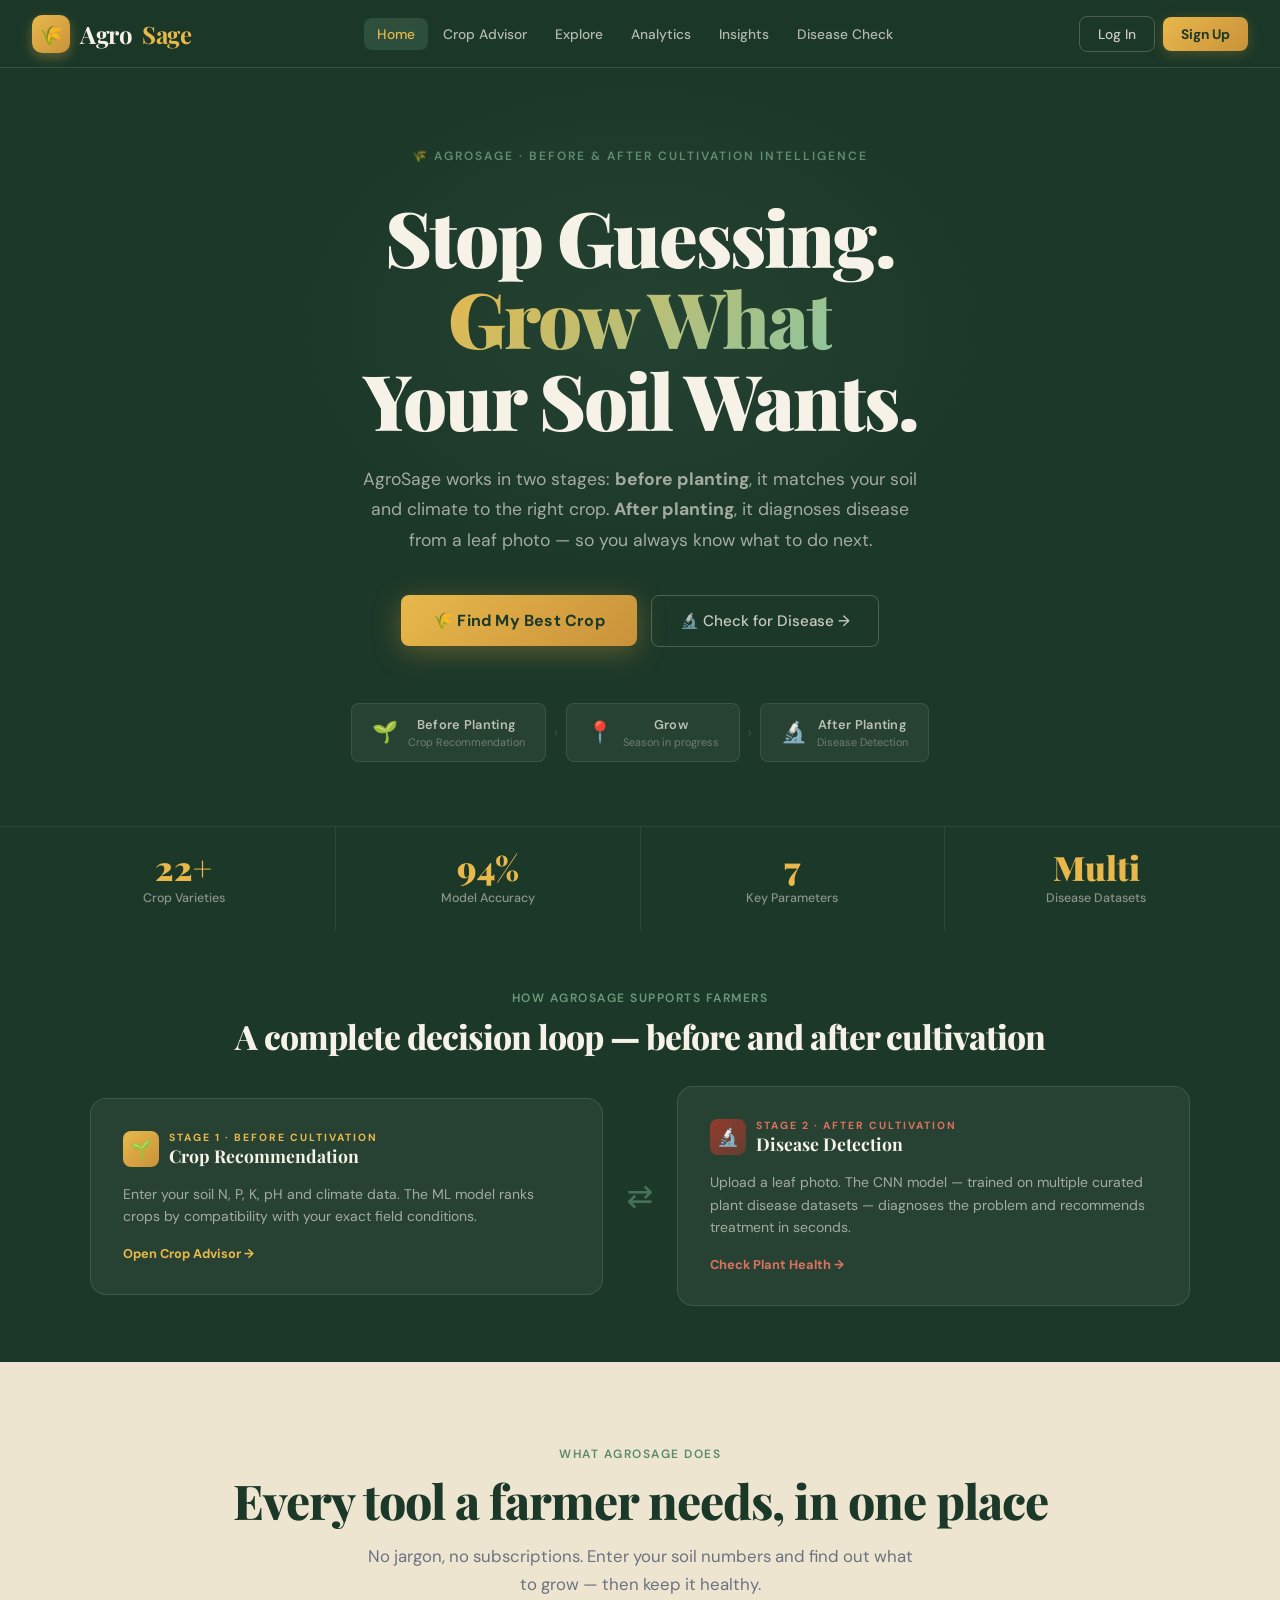
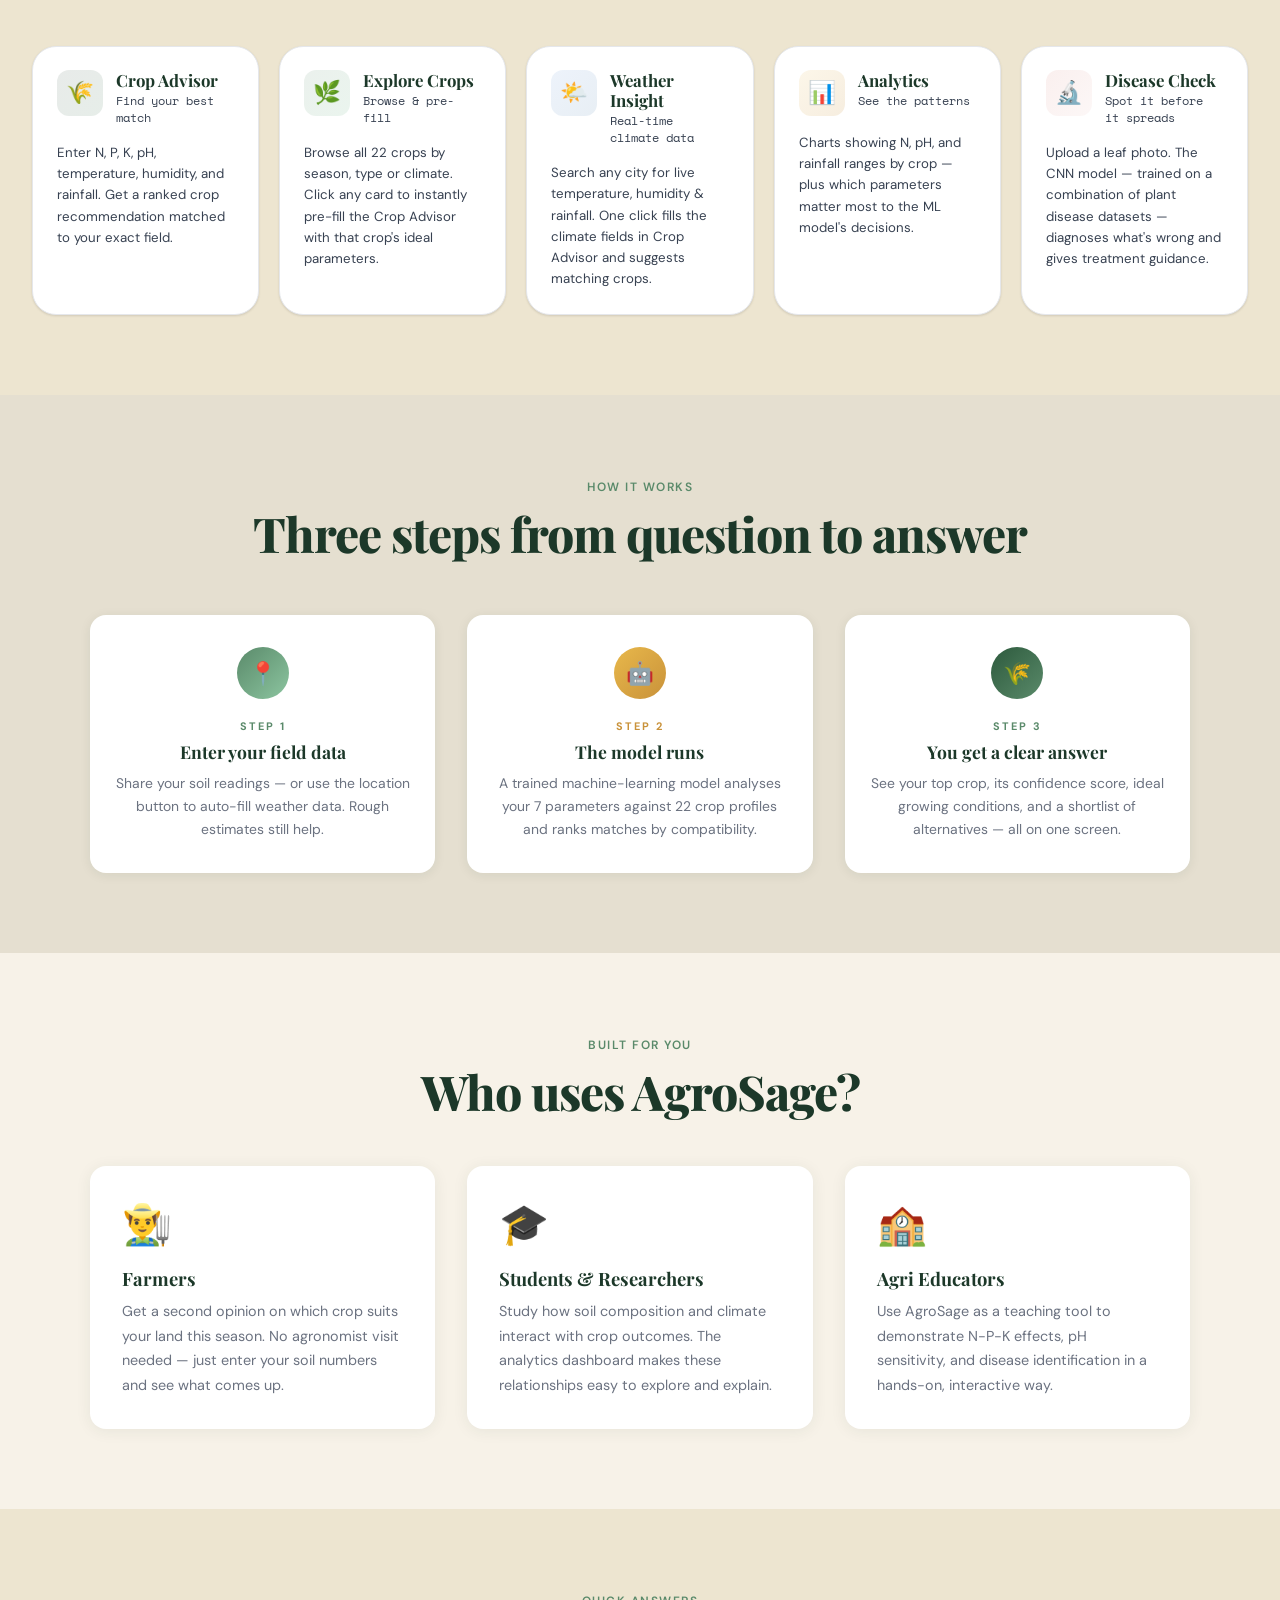
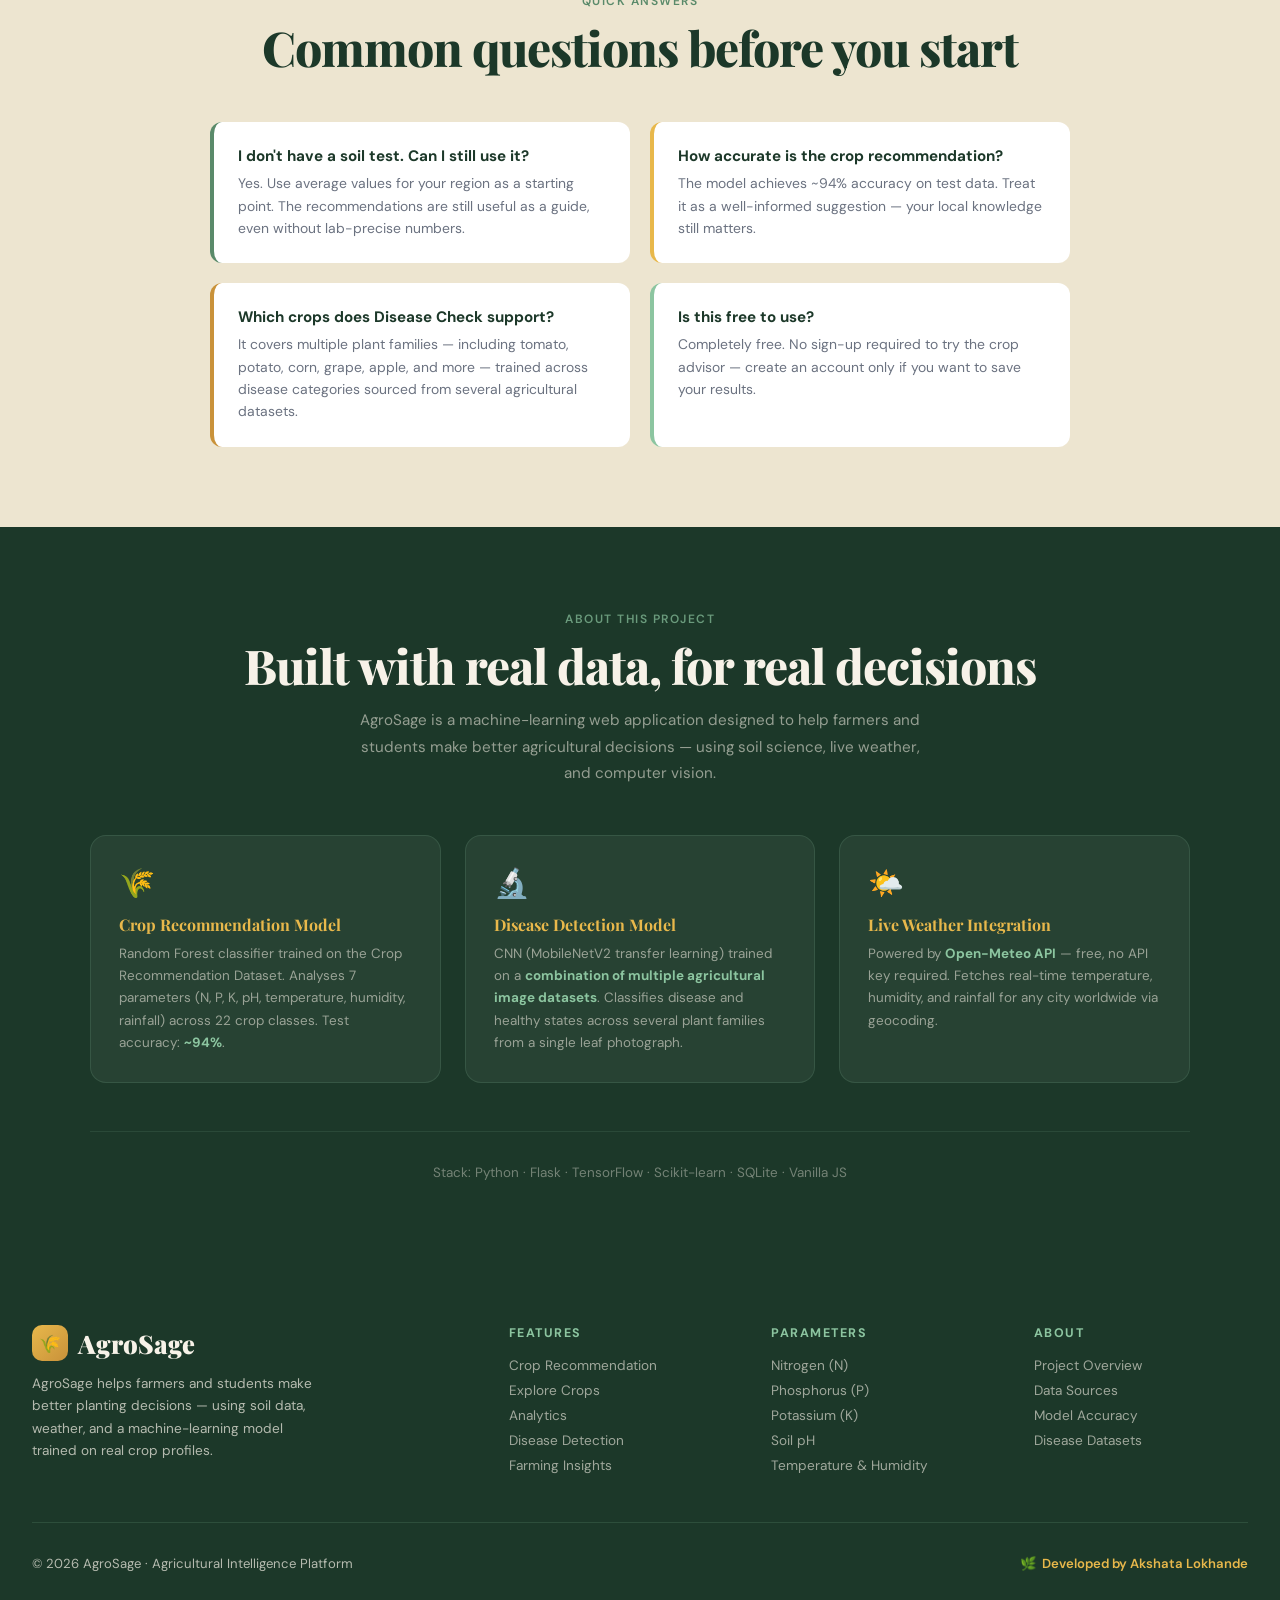
==== commit 8fa1cc29: "Improved UI layout, fixed alignment issues, added weather integration, and refined disease detection" ====
--- a/templates/index.html
+++ b/templates/index.html
@@ -36,7 +36,6 @@
   <div class="nav-links">
     <a class="nav-link active" onclick="showPage('home')">Home</a>
     <a class="nav-link" onclick="showPage('recommend')">Crop Advisor</a>
-    <a class="nav-link" onclick="showPage('soil')">Soil Guide</a>
     <a class="nav-link" onclick="showPage('browse')">Explore</a>
     <a class="nav-link" onclick="showPage('dashboard')">Analytics</a>
     <a class="nav-link" onclick="showPage('insights')">Insights</a>
@@ -54,7 +53,7 @@
     <div class="hero-content">
       <!-- Badge -->
       <div class="hero-badge">
-        🌾 AgroSage · AI Field Intelligence
+        🌾 AgroSage · Before &amp; After Cultivation Intelligence
       </div>
 
       <!-- Heading -->
@@ -64,38 +63,38 @@
 
       <!-- Description -->
       <p class="hero-desc">
-        Most farmers lose yield not to bad weather — but to wrong crop choices. AgroSage matches your exact soil chemistry and microclimate to tell you what belongs in your ground, this season.
+        AgroSage works in two stages: <strong>before planting</strong>, it matches your soil and climate to the right crop. <strong>After planting</strong>, it diagnoses disease from a leaf photo — so you always know what to do next.
       </p>
 
       <!-- CTAs -->
       <div class="hero-actions">
-        <button class="btn-primary" onclick="handleDetectCTA()">📍 Detect My Field</button>
-        <button class="btn-ghost"   onclick="showPage('browse')">Browse Crops →</button>
-      </div>
-
-      <!-- Process flow -->
+        <button class="btn-primary" onclick="handleDetectCTA()">🌾 Find My Best Crop</button>
+        <button class="btn-ghost"   onclick="showPage('detect')">🔬 Check for Disease →</button>
+      </div>
+
+      <!-- Two-stage process flow -->
       <div class="hero-flow">
+        <div class="hero-flow-step">
+          <span class="hero-flow-step-icon">🌱</span>
+          <div class="hero-flow-step-text">
+            <div class="hero-flow-step-label">Before Planting</div>
+            <div class="hero-flow-step-sub">Crop Recommendation</div>
+          </div>
+        </div>
+        <span class="hero-flow-arrow">›</span>
         <div class="hero-flow-step">
           <span class="hero-flow-step-icon">📍</span>
           <div class="hero-flow-step-text">
-            <div class="hero-flow-step-label">Click</div>
-            <div class="hero-flow-step-sub">Share location</div>
+            <div class="hero-flow-step-label">Grow</div>
+            <div class="hero-flow-step-sub">Season in progress</div>
           </div>
         </div>
         <span class="hero-flow-arrow">›</span>
         <div class="hero-flow-step">
-          <span class="hero-flow-step-icon">🤖</span>
+          <span class="hero-flow-step-icon">🔬</span>
           <div class="hero-flow-step-text">
-            <div class="hero-flow-step-label">Analyse</div>
-            <div class="hero-flow-step-sub">Weather · Soil · Season</div>
-          </div>
-        </div>
-        <span class="hero-flow-arrow">›</span>
-        <div class="hero-flow-step">
-          <span class="hero-flow-step-icon">🌾</span>
-          <div class="hero-flow-step-text">
-            <div class="hero-flow-step-label">Result</div>
-            <div class="hero-flow-step-sub">Best crop + care plan</div>
+            <div class="hero-flow-step-label">After Planting</div>
+            <div class="hero-flow-step-sub">Disease Detection</div>
           </div>
         </div>
       </div>
@@ -116,11 +115,49 @@
         <div class="hero-stat-lbl">Key Parameters</div>
       </div>
       <div class="hero-stat" style="animation-delay:0.4s">
-        <div class="hero-stat-num">38+</div>
-        <div class="hero-stat-lbl">Disease Classes</div>
+        <div class="hero-stat-num">Multi</div>
+        <div class="hero-stat-lbl">Disease Datasets</div>
       </div>
     </div>
   </section>
+
+  <!-- ── TWO-STAGE SYSTEM BANNER ── -->
+  <div style="background:var(--forest);padding:3.5rem 2rem">
+    <div style="max-width:1100px;margin:0 auto">
+      <div style="text-align:center;margin-bottom:2rem">
+        <div class="section-tag" style="color:rgba(140,197,160,0.7)">How AgroSage Supports Farmers</div>
+        <h2 class="section-title" style="color:var(--cream);text-align:center;font-size:clamp(1.5rem,3vw,2.1rem)">A complete decision loop — before and after cultivation</h2>
+      </div>
+      <div style="display:grid;grid-template-columns:1fr auto 1fr;gap:1.5rem;align-items:center">
+        <!-- Stage 1 -->
+        <div style="background:rgba(255,255,255,0.05);border:1px solid rgba(140,197,160,0.18);border-radius:16px;padding:2rem;cursor:pointer;transition:background 0.2s" onclick="handleDetectCTA()" onmouseenter="this.style.background='rgba(140,197,160,0.1)'" onmouseleave="this.style.background='rgba(255,255,255,0.05)'">
+          <div style="display:flex;align-items:center;gap:10px;margin-bottom:1rem">
+            <div style="width:36px;height:36px;background:linear-gradient(135deg,var(--gold),var(--amber));border-radius:8px;display:flex;align-items:center;justify-content:center;font-size:1.1rem;flex-shrink:0">🌱</div>
+            <div>
+              <div style="font-size:0.65rem;letter-spacing:2px;color:var(--gold);font-weight:700;text-transform:uppercase">Stage 1 · Before Cultivation</div>
+              <div style="font-family:var(--ff-display);font-size:1.1rem;font-weight:700;color:var(--cream)">Crop Recommendation</div>
+            </div>
+          </div>
+          <div style="font-size:0.875rem;color:rgba(247,242,232,0.6);line-height:1.6">Enter your soil N, P, K, pH and climate data. The ML model ranks crops by compatibility with your exact field conditions.</div>
+          <div style="margin-top:1.1rem;font-size:0.8rem;font-weight:700;color:var(--gold)">Open Crop Advisor →</div>
+        </div>
+        <!-- Arrow -->
+        <div style="text-align:center;color:rgba(140,197,160,0.4);font-size:2rem">⇄</div>
+        <!-- Stage 2 -->
+        <div style="background:rgba(255,255,255,0.05);border:1px solid rgba(140,197,160,0.18);border-radius:16px;padding:2rem;cursor:pointer;transition:background 0.2s" onclick="showPage('detect')" onmouseenter="this.style.background='rgba(140,197,160,0.1)'" onmouseleave="this.style.background='rgba(255,255,255,0.05)'">
+          <div style="display:flex;align-items:center;gap:10px;margin-bottom:1rem">
+            <div style="width:36px;height:36px;background:linear-gradient(135deg,rgba(192,57,43,0.7),rgba(192,57,43,0.4));border-radius:8px;display:flex;align-items:center;justify-content:center;font-size:1.1rem;flex-shrink:0">🔬</div>
+            <div>
+              <div style="font-size:0.65rem;letter-spacing:2px;color:rgba(240,120,100,0.9);font-weight:700;text-transform:uppercase">Stage 2 · After Cultivation</div>
+              <div style="font-family:var(--ff-display);font-size:1.1rem;font-weight:700;color:var(--cream)">Disease Detection</div>
+            </div>
+          </div>
+          <div style="font-size:0.875rem;color:rgba(247,242,232,0.6);line-height:1.6">Upload a leaf photo. The CNN model — trained on multiple curated plant disease datasets — diagnoses the problem and recommends treatment in seconds.</div>
+          <div style="margin-top:1.1rem;font-size:0.8rem;font-weight:700;color:rgba(240,120,100,0.9)">Check Plant Health →</div>
+        </div>
+      </div>
+    </div>
+  </div>
 
   <!-- ── WHAT AGROSAGE DOES ── -->
   <!-- parchment: warm beige, first light section after the dark hero -->
@@ -131,34 +168,41 @@
         <h2 class="section-title" style="text-align:center">Every tool a farmer needs, in one place</h2>
         <p class="section-sub" style="max-width:560px;margin:0 auto">No jargon, no subscriptions. Enter your soil numbers and find out what to grow — then keep it healthy.</p>
       </div>
-      <div style="display:grid;grid-template-columns:repeat(4,1fr);gap:1.5rem">
+      <div style="display:grid;grid-template-columns:repeat(5,1fr);gap:1.25rem">
         <div class="soil-card" onclick="showPage('recommend')" style="cursor:pointer;transition:transform 0.2s,box-shadow 0.2s" onmouseenter="this.style.transform='translateY(-4px)'" onmouseleave="this.style.transform=''">
           <div class="soil-card-header">
             <div class="soil-icon-wrap" style="background:linear-gradient(135deg,rgba(28,56,41,0.1),rgba(90,138,106,0.15))">🌾</div>
             <div><div class="soil-card-name">Crop Advisor</div><div class="soil-card-sym">Find your best match</div></div>
           </div>
-          <div class="soil-ideal">Enter your N, P, K levels, pH, temperature, humidity, and rainfall. Get a ranked list of crops that suit your land — not a generic suggestion.</div>
-        </div>
-        <div class="soil-card" onclick="showPage('soil')" style="cursor:pointer;transition:transform 0.2s" onmouseenter="this.style.transform='translateY(-4px)'" onmouseleave="this.style.transform=''">
+          <div class="soil-ideal">Enter N, P, K, pH, temperature, humidity, and rainfall. Get a ranked crop recommendation matched to your exact field.</div>
+        </div>
+        <div class="soil-card" onclick="showPage('browse')" style="cursor:pointer;transition:transform 0.2s" onmouseenter="this.style.transform='translateY(-4px)'" onmouseleave="this.style.transform=''">
           <div class="soil-card-header">
-            <div class="soil-icon-wrap" style="background:linear-gradient(135deg,rgba(139,94,60,0.1),rgba(201,146,58,0.15))">🧪</div>
-            <div><div class="soil-card-name">Soil Guide</div><div class="soil-card-sym">Know your soil</div></div>
-          </div>
-          <div class="soil-ideal">Learn what each soil parameter means, the ideal ranges for different crops, and practical steps to fix deficiencies before planting season.</div>
+            <div class="soil-icon-wrap" style="background:linear-gradient(135deg,rgba(90,138,106,0.12),rgba(140,197,160,0.18))">🌿</div>
+            <div><div class="soil-card-name">Explore Crops</div><div class="soil-card-sym">Browse &amp; pre-fill</div></div>
+          </div>
+          <div class="soil-ideal">Browse all 22 crops by season, type or climate. Click any card to instantly pre-fill the Crop Advisor with that crop's ideal parameters.</div>
+        </div>
+        <div class="soil-card" onclick="showPage('recommend')" style="cursor:pointer;transition:transform 0.2s" onmouseenter="this.style.transform='translateY(-4px)'" onmouseleave="this.style.transform=''">
+          <div class="soil-card-header">
+            <div class="soil-icon-wrap" style="background:linear-gradient(135deg,rgba(30,100,200,0.08),rgba(90,138,180,0.14))">🌤️</div>
+            <div><div class="soil-card-name">Weather Insight</div><div class="soil-card-sym">Real-time climate data</div></div>
+          </div>
+          <div class="soil-ideal">Search any city for live temperature, humidity &amp; rainfall. One click fills the climate fields in Crop Advisor and suggests matching crops.</div>
         </div>
         <div class="soil-card" onclick="showPage('dashboard')" style="cursor:pointer;transition:transform 0.2s" onmouseenter="this.style.transform='translateY(-4px)'" onmouseleave="this.style.transform=''">
           <div class="soil-card-header">
-            <div class="soil-icon-wrap" style="background:linear-gradient(135deg,rgba(232,184,75,0.1),rgba(201,146,58,0.15))">📊</div>
+            <div class="soil-icon-wrap" style="background:linear-gradient(135deg,rgba(232,184,75,0.12),rgba(201,146,58,0.16))">📊</div>
             <div><div class="soil-card-name">Analytics</div><div class="soil-card-sym">See the patterns</div></div>
           </div>
-          <div class="soil-ideal">Visual charts showing how nitrogen, rainfall, and pH shift crop suitability. Useful for students, researchers, and farmers planning next season.</div>
+          <div class="soil-ideal">Charts showing N, pH, and rainfall ranges by crop — plus which parameters matter most to the ML model's decisions.</div>
         </div>
         <div class="soil-card" onclick="showPage('detect')" style="cursor:pointer;transition:transform 0.2s" onmouseenter="this.style.transform='translateY(-4px)'" onmouseleave="this.style.transform=''">
           <div class="soil-card-header">
             <div class="soil-icon-wrap" style="background:linear-gradient(135deg,rgba(192,57,43,0.08),rgba(192,57,43,0.04))">🔬</div>
             <div><div class="soil-card-name">Disease Check</div><div class="soil-card-sym">Spot it before it spreads</div></div>
           </div>
-          <div class="soil-ideal">Take a photo of a sick leaf and upload it. Our model — trained on 38 plant-disease classes — tells you what's wrong and how to treat it.</div>
+          <div class="soil-ideal">Upload a leaf photo. The CNN model — trained on a combination of plant disease datasets — diagnoses what's wrong and gives treatment guidance.</div>
         </div>
       </div>
     </div>
@@ -241,7 +285,7 @@
         </div>
         <div style="padding:1.5rem;background:#fff;border-radius:12px;border-left:4px solid var(--amber)">
           <div style="font-weight:700;color:var(--forest);margin-bottom:0.4rem;font-size:0.95rem">Which crops does Disease Check support?</div>
-          <div style="font-size:0.87rem;color:var(--text-muted);line-height:1.6">It covers 12 plant families including tomato, potato, corn, grape, apple, and more — across 38 disease categories from the PlantVillage dataset.</div>
+          <div style="font-size:0.87rem;color:var(--text-muted);line-height:1.6">It covers multiple plant families — including tomato, potato, corn, grape, apple, and more — trained across disease categories sourced from several agricultural datasets.</div>
         </div>
         <div style="padding:1.5rem;background:#fff;border-radius:12px;border-left:4px solid var(--mint)">
           <div style="font-weight:700;color:var(--forest);margin-bottom:0.4rem;font-size:0.95rem">Is this free to use?</div>
@@ -251,17 +295,35 @@
     </div>
   </div>
 
-  <!-- ── CONTACT ── -->
+  <!-- ── ABOUT THE PROJECT ── -->
   <div style="background:var(--forest);padding:5rem 2rem">
-    <div style="max-width:680px;margin:0 auto;text-align:center">
-      <div class="section-tag" style="color:rgba(140,197,160,0.7)">Get In Touch</div>
-      <h2 class="section-title" style="text-align:center;color:var(--cream)">Questions or feedback?</h2>
-      <p style="font-size:0.95rem;color:rgba(247,242,232,0.55);line-height:1.7;margin-bottom:2.5rem">Found a bug, have a feature idea, or want to discuss the model? Feedback from real users makes AgroSage better for everyone.</p>
-      <div style="display:flex;flex-direction:column;gap:1rem;max-width:480px;margin:0 auto">
-        <input type="text" placeholder="Your name" style="padding:0.85rem 1.25rem;border-radius:10px;border:1px solid rgba(140,197,160,0.2);background:rgba(255,255,255,0.06);color:var(--cream);font-size:0.95rem;outline:none;font-family:var(--ff-body)">
-        <input type="email" placeholder="Your email" style="padding:0.85rem 1.25rem;border-radius:10px;border:1px solid rgba(140,197,160,0.2);background:rgba(255,255,255,0.06);color:var(--cream);font-size:0.95rem;outline:none;font-family:var(--ff-body)">
-        <textarea placeholder="Your message" rows="4" style="padding:0.85rem 1.25rem;border-radius:10px;border:1px solid rgba(140,197,160,0.2);background:rgba(255,255,255,0.06);color:var(--cream);font-size:0.95rem;outline:none;font-family:var(--ff-body);resize:vertical"></textarea>
-        <button class="btn-primary" style="align-self:center;padding:0.85rem 2.5rem" onclick="alert('Thank you! This contact form is for demo purposes.')">Send Message</button>
+    <div style="max-width:1100px;margin:0 auto">
+      <div style="text-align:center;margin-bottom:3rem">
+        <div class="section-tag" style="color:rgba(140,197,160,0.7)">About This Project</div>
+        <h2 class="section-title" style="text-align:center;color:var(--cream)">Built with real data, for real decisions</h2>
+        <p style="font-size:0.95rem;color:rgba(247,242,232,0.55);line-height:1.75;max-width:580px;margin:0 auto">AgroSage is a machine-learning web application designed to help farmers and students make better agricultural decisions — using soil science, live weather, and computer vision.</p>
+      </div>
+      <div style="display:grid;grid-template-columns:repeat(3,1fr);gap:1.5rem;margin-bottom:3rem">
+        <div style="background:rgba(255,255,255,0.05);border:1px solid rgba(140,197,160,0.15);border-radius:16px;padding:1.75rem">
+          <div style="font-size:1.8rem;margin-bottom:0.75rem">🌾</div>
+          <div style="font-family:var(--ff-display);font-size:1rem;font-weight:700;color:var(--gold);margin-bottom:0.5rem">Crop Recommendation Model</div>
+          <div style="font-size:0.84rem;color:rgba(247,242,232,0.55);line-height:1.65">Random Forest classifier trained on the Crop Recommendation Dataset. Analyses 7 parameters (N, P, K, pH, temperature, humidity, rainfall) across 22 crop classes. Test accuracy: <strong style="color:var(--mint)">~94%</strong>.</div>
+        </div>
+        <div style="background:rgba(255,255,255,0.05);border:1px solid rgba(140,197,160,0.15);border-radius:16px;padding:1.75rem">
+          <div style="font-size:1.8rem;margin-bottom:0.75rem">🔬</div>
+          <div style="font-family:var(--ff-display);font-size:1rem;font-weight:700;color:var(--gold);margin-bottom:0.5rem">Disease Detection Model</div>
+          <div style="font-size:0.84rem;color:rgba(247,242,232,0.55);line-height:1.65">CNN (MobileNetV2 transfer learning) trained on a <strong style="color:var(--mint)">combination of multiple agricultural image datasets</strong>. Classifies disease and healthy states across several plant families from a single leaf photograph.</div>
+        </div>
+        <div style="background:rgba(255,255,255,0.05);border:1px solid rgba(140,197,160,0.15);border-radius:16px;padding:1.75rem">
+          <div style="font-size:1.8rem;margin-bottom:0.75rem">🌤️</div>
+          <div style="font-family:var(--ff-display);font-size:1rem;font-weight:700;color:var(--gold);margin-bottom:0.5rem">Live Weather Integration</div>
+          <div style="font-size:0.84rem;color:rgba(247,242,232,0.55);line-height:1.65">Powered by <strong style="color:var(--mint)">Open-Meteo API</strong> — free, no API key required. Fetches real-time temperature, humidity, and rainfall for any city worldwide via geocoding.</div>
+        </div>
+      </div>
+      <div style="border-top:1px solid rgba(140,197,160,0.12);padding-top:2rem;text-align:center">
+        <div style="font-size:0.84rem;color:rgba(247,242,232,0.4)">
+          Stack: Python · Flask · TensorFlow · Scikit-learn · SQLite · Vanilla JS
+        </div>
       </div>
     </div>
   </div>
@@ -275,7 +337,42 @@
       <div id="currentSeasonPill" class="current-season-pill" style="display:none"></div>
     </div>
     <h2 class="section-title">Crop Recommendation System</h2>
-    <p class="section-sub">Enter your soil composition and local climate conditions. Our model analyses 7 key parameters to suggest the most suitable crop — and checks if it suits the <strong>current growing season</strong>.</p>
+    <p class="section-sub">Enter your soil nutrients and local climate values. The model analyses 7 parameters — N, P, K, pH, temperature, humidity, and rainfall — to rank the most compatible crops for your field, along with a <strong>current season check</strong>.</p>
+
+    <!-- ── Inline Weather Helper ── -->
+    <div class="weather-inline-card">
+      <div class="wic-left">
+        <div class="wic-label-group">
+          <div class="wic-title">🌤️ Live Weather</div>
+          <div class="wic-sub">Search a city to auto-fill climate fields</div>
+        </div>
+        <div class="wic-search-row">
+          <input class="wic-input" id="wicCityInput" type="text" placeholder="e.g. Bhopal, Pune, Delhi…">
+          <button class="wic-search-btn" id="wicSearchBtn" onclick="searchWeatherInline()">Search</button>
+        </div>
+      </div>
+      <div class="wic-right">
+        <div class="wic-loading" id="wicLoading"><span class="wic-spinner"></span> Fetching…</div>
+        <div class="wic-error" id="wicError"><span id="wicErrorMsg"></span></div>
+        <div class="wic-result" id="wicResult">
+          <div class="wic-metric-group">
+            <span id="wicIcon">🌤️</span>
+            <div>
+              <strong id="wicTemp">—</strong>
+              <div class="wic-loc" id="wicLocationName">—</div>
+            </div>
+          </div>
+          <div class="wic-pill"><span>💧</span><div><div class="wic-val" id="wicHumidity">—</div><div class="wic-lbl">Humidity</div></div></div>
+          <div class="wic-pill"><span>🌧️</span><div><div class="wic-val" id="wicRainfall">—</div><div class="wic-lbl">Annual Rain</div></div></div>
+          <div class="wic-divider"></div>
+          <div class="wic-crop-block">
+            <div class="wic-crops-label">Suited crops</div>
+            <div id="wicCropChips" class="wic-crop-chips"></div>
+          </div>
+          <button class="wic-prefill-btn" onclick="prefillFromInlineWeather()">🌾 Use Values</button>
+        </div>
+      </div>
+    </div>
 
     <div class="recommend-layout">
       <!-- Input Form -->
@@ -589,7 +686,7 @@
   <div class="section">
     <div class="section-tag">🌍 Explore</div>
     <h2 class="section-title">Crop Collections</h2>
-    <p class="section-sub">Browse our curated library of crops. Filter by season, soil type or climate to find what suits your field.</p>
+    <p class="section-sub">Browse all 22 crops in the model's dataset. Filter by season or type — then <strong>click any card</strong> to instantly pre-fill the Crop Advisor with that crop's ideal soil and climate parameters.</p>
 
     <div class="browse-filters" id="browseFilters">
       <button class="filter-btn active" onclick="filterCrops('all',this)">All Crops</button>
@@ -601,6 +698,18 @@
       <button class="filter-btn" onclick="filterCrops('fruit',this)">🍉 Fruits</button>
     </div>
 
+    <!-- Soil Guide tip -->
+    <div style="display:flex;align-items:center;justify-content:space-between;gap:1rem;background:#fff;border:1px solid var(--border);border-left:4px solid var(--amber);border-radius:12px;padding:0.9rem 1.25rem;margin-bottom:2rem;flex-wrap:wrap">
+      <div style="display:flex;align-items:center;gap:10px">
+        <span style="font-size:1.2rem">🧪</span>
+        <div>
+          <div style="font-size:0.84rem;font-weight:700;color:var(--forest)">Not sure what your soil parameters mean?</div>
+          <div style="font-size:0.78rem;color:var(--text-muted)">The Soil Guide explains N, P, K, pH and how to improve them before planting.</div>
+        </div>
+      </div>
+      <button onclick="showPage('soil')" style="padding:6px 16px;background:var(--amber);color:#fff;border-radius:8px;font-size:0.82rem;font-weight:700;white-space:nowrap;transition:background 0.2s" onmouseenter="this.style.background='var(--earth)'" onmouseleave="this.style.background='var(--amber)'">Open Soil Guide →</button>
+    </div>
+
     <div class="crop-grid" id="cropGrid"></div>
   </div>
 </div>
@@ -610,12 +719,12 @@
   <div class="dash-bg">
     <div class="section">
       <div class="section-tag">📊 Analytics</div>
-      <h2 class="section-title">Data Visualization Dashboard</h2>
-      <p class="section-sub">See how soil nutrients and climate conditions shift crop suitability. These charts make it easier to understand what your land actually needs.</p>
+      <h2 class="section-title">Crop Data Dashboard</h2>
+      <p class="section-sub">Understand the numbers behind the ML model's decisions — which parameters matter most, and how nitrogen, rainfall, and pH vary across the 22 supported crops.</p>
 
       <div class="charts-grid">
         <div class="chart-card">
-          <div class="chart-title">Crop Suitability by Nitrogen Level</div>
+          <div class="chart-title">Nitrogen Requirements by Crop</div>
           <canvas id="chartNitrogen" class="chart-canvas"></canvas>
         </div>
         <div class="param-influence">
@@ -632,6 +741,28 @@
         <div class="chart-card">
           <div class="chart-title">pH Preference Distribution</div>
           <canvas id="chartPH" class="chart-canvas"></canvas>
+        </div>
+      </div>
+
+      <!-- ── Key Insights from the data ── -->
+      <div style="margin-top:2.5rem">
+        <div style="font-size:0.72rem;letter-spacing:1.5px;color:var(--mint);font-weight:700;text-transform:uppercase;margin-bottom:1.25rem">🔍 Key Insights from This Data</div>
+        <div style="display:grid;grid-template-columns:repeat(3,1fr);gap:1.25rem">
+          <div style="background:rgba(232,184,75,0.08);border:1px solid rgba(232,184,75,0.2);border-radius:14px;padding:1.25rem">
+            <div style="font-size:1.5rem;margin-bottom:0.5rem">🌱</div>
+            <div style="font-family:var(--ff-display);font-size:0.95rem;font-weight:700;color:var(--gold);margin-bottom:0.4rem">Soil pH is the top predictor</div>
+            <div style="font-size:0.82rem;color:rgba(247,242,232,0.55);line-height:1.55">pH carries the highest feature importance in the trained model — a field with pH above 7.5 or below 5.5 will significantly limit viable crop options regardless of nutrients.</div>
+          </div>
+          <div style="background:rgba(140,197,160,0.07);border:1px solid rgba(140,197,160,0.18);border-radius:14px;padding:1.25rem">
+            <div style="font-size:1.5rem;margin-bottom:0.5rem">💧</div>
+            <div style="font-family:var(--ff-display);font-size:0.95rem;font-weight:700;color:var(--mint);margin-bottom:0.4rem">Rice needs 3× more rainfall than wheat</div>
+            <div style="font-size:0.82rem;color:rgba(247,242,232,0.55);line-height:1.55">Rice averages 225 mm/yr vs. wheat's 75 mm/yr. Choosing between them based on local rainfall alone can double or halve irrigation costs in a season.</div>
+          </div>
+          <div style="background:rgba(201,146,58,0.08);border:1px solid rgba(201,146,58,0.2);border-radius:14px;padding:1.25rem">
+            <div style="font-size:1.5rem;margin-bottom:0.5rem">🌡️</div>
+            <div style="font-family:var(--ff-display);font-size:0.95rem;font-weight:700;color:var(--amber);margin-bottom:0.4rem">Temperature splits two clear crop groups</div>
+            <div style="font-size:0.82rem;color:rgba(247,242,232,0.55);line-height:1.55">Crops cluster into cool-season (10–25°C: wheat, mustard, chickpea) and warm-season (22–38°C: rice, cotton, mango). Matching your month's temperature to the right group is the first filter to apply.</div>
+          </div>
         </div>
       </div>
     </div>
@@ -647,9 +778,9 @@
 
     <div class="insights-grid">
       <div class="insight-card primary">
-        <div class="insight-icon">🌾</div>
-        <div class="insight-title">Rabi Season Alert</div>
-        <div class="insight-desc">Current temperatures (18–22°C) are ideal for wheat and mustard sowing. Ensure phosphorus levels are above 40 kg/ha before planting for maximum yield.</div>
+        <div class="insight-icon" id="insightSeasonIcon">🌾</div>
+        <div class="insight-title" id="insightSeasonTitle">Loading Season…</div>
+        <div class="insight-desc"  id="insightSeasonDesc">Detecting current agricultural season…</div>
         <span class="insight-tag">Seasonal Tip</span>
       </div>
       <div class="insight-card sage-card">
@@ -791,11 +922,11 @@
             </div>
           </div>
 
-          <!-- Top-5 predictions (populated by detect.js) -->
+          <!-- Top-3 predictions (populated by detect.js) -->
           <div class="top5-section" id="det-top5-section" style="display:none">
             <div class="top5-header">
               <span class="top5-header-icon">📊</span>
-              <span>Top 5 Predictions</span>
+              <span>Top 3 Predictions &amp; Remedies</span>
             </div>
             <div id="det-top5-list"></div>
           </div>
@@ -820,9 +951,10 @@
         <div class="footer-col-title">Features</div>
         <div class="footer-links">
           <span class="footer-link" onclick="showPage('recommend')">Crop Recommendation</span>
-          <span class="footer-link" onclick="showPage('soil')">Soil Analysis</span>
-          <span class="footer-link" onclick="showPage('dashboard')">Data Dashboard</span>
+          <span class="footer-link" onclick="showPage('browse')">Explore Crops</span>
+          <span class="footer-link" onclick="showPage('dashboard')">Analytics</span>
           <span class="footer-link" onclick="showPage('detect')">Disease Detection</span>
+          <span class="footer-link" onclick="showPage('insights')">Farming Insights</span>
         </div>
       </div>
       <div>
@@ -841,7 +973,7 @@
           <span class="footer-link">Project Overview</span>
           <span class="footer-link">Data Sources</span>
           <span class="footer-link">Model Accuracy</span>
-          <span class="footer-link">PlantVillage Dataset</span>
+          <span class="footer-link">Disease Datasets</span>
         </div>
       </div>
     </div>
@@ -886,6 +1018,8 @@
 <script src="/static/js/browse.js"></script>
 <script src="/static/js/charts.js"></script>
 <script src="/static/js/detect.js"></script>
+<!-- Weather widget (must load after nav.js + toast.js) -->
+<script src="/static/js/weather.js"></script>
 <!-- 6. Boot -->
 <script src="/static/js/init.js"></script>
 
--- a/static/css/recommend.css
+++ b/static/css/recommend.css
@@ -440,6 +440,12 @@
   margin-bottom:   0.15rem;
 }
 
+/* ── Constrain description text so it doesn't span the full container width ── */
+#page-recommend .section-sub {
+  max-width:   620px;
+  margin-bottom: 1.5rem;
+}
+
 /* ── Current season pill (e.g. "April · Zaid Season") ── */
 .current-season-pill {
   display:       inline-flex;
@@ -678,3 +684,207 @@
   line-height: 1.55;
   padding:     0.5rem 0 0.25rem;
 }
+
+/* ═══════════════════════════════════════════════
+   INLINE WEATHER CARD  (inside Crop Advisor)
+   Two-column strip: search on left, results on right.
+   Compact — doesn't dwarf the form below it.
+═══════════════════════════════════════════════ */
+.weather-inline-card {
+  display:       flex;
+  align-items:   center;
+  gap:           1.5rem;
+  flex-wrap:     wrap;
+  background:    var(--bg-card);
+  border:        1px solid var(--border);
+  border-left:   4px solid var(--sage);
+  border-radius: var(--r-lg);
+  padding:       1rem 1.5rem;
+  margin-bottom: 2rem;
+  box-shadow:    var(--shadow-xs);
+}
+
+/* Left column — title + search — always visible, fixed width */
+.wic-left {
+  display:        flex;
+  align-items:    center;
+  gap:            1rem;
+  flex-shrink:    0;
+  flex-wrap:      wrap;
+}
+.wic-label-group { display: flex; flex-direction: column; gap: 2px }
+.wic-title {
+  font-family: var(--ff-display);
+  font-size:   0.9rem;
+  font-weight: 700;
+  color:       var(--accent);
+  white-space: nowrap;
+}
+.wic-sub {
+  font-size:   0.75rem;
+  color:       var(--text-muted);
+  white-space: nowrap;
+}
+.wic-search-row { display: flex; gap: 7px; flex-shrink: 0 }
+.wic-input {
+  padding:     7px 12px;
+  border:      1px solid var(--border);
+  border-radius: var(--r-sm);
+  font-size:   0.84rem;
+  font-family: var(--ff-body);
+  background:  var(--bg-input);
+  color:       var(--text-primary);
+  outline:     none;
+  width:       190px;
+  transition:  border-color var(--transition);
+}
+.wic-input:focus     { border-color: var(--border-focus) }
+.wic-search-btn {
+  padding:     7px 14px;
+  background:  var(--accent);
+  color:       #fff;
+  border-radius: var(--r-sm);
+  font-size:   0.84rem;
+  font-weight: 700;
+  white-space: nowrap;
+  flex-shrink: 0;
+  transition:  background var(--transition);
+}
+.wic-search-btn:hover { background: var(--moss) }
+
+/* Right side — hidden until active, then flex row */
+.wic-right {
+  display:    flex;
+  align-items: center;
+  gap:         0.85rem;
+  flex-wrap:   wrap;
+  flex:        1;
+  min-width:   0;
+}
+
+.wic-loading {
+  display:     none;
+  align-items: center;
+  gap:         8px;
+  font-size:   0.82rem;
+  color:       var(--text-muted);
+}
+.wic-spinner {
+  width:  14px; height: 14px;
+  border: 2px solid var(--border);
+  border-top-color: var(--accent);
+  border-radius: 50%;
+  animation: spin 0.7s linear infinite;
+  flex-shrink: 0;
+}
+
+.wic-error {
+  display:     none;
+  align-items: center;
+  padding:     6px 12px;
+  background:  var(--danger-bg);
+  color:       var(--danger-text);
+  border-radius: var(--r-sm);
+  font-size:   0.8rem;
+  border:      1px solid rgba(220,38,38,0.15);
+  width:       100%;
+}
+
+/* Result: horizontal flex row */
+.wic-result {
+  display:     none;
+  align-items: center;
+  gap:         1rem;
+  flex-wrap:   wrap;
+  width:       100%;
+}
+
+/* Temp + location */
+.wic-metric-group {
+  display:     flex;
+  align-items: center;
+  gap:         8px;
+  flex-shrink: 0;
+}
+.wic-metric-group #wicIcon { font-size: 1.4rem; line-height: 1 }
+.wic-metric-group strong {
+  font-family: var(--ff-display);
+  font-size:   1.4rem;
+  font-weight: 700;
+  color:       var(--forest);
+  line-height: 1;
+}
+.wic-loc {
+  font-size:  0.7rem;
+  color:      var(--text-muted);
+  margin-top: 2px;
+  max-width:  90px;
+  white-space: nowrap;
+  overflow:   hidden;
+  text-overflow: ellipsis;
+}
+
+/* Humidity / Rainfall pills */
+.wic-pill {
+  display:     flex;
+  align-items: center;
+  gap:         6px;
+  padding:     5px 10px;
+  background:  var(--bg-subtle);
+  border:      1px solid var(--border);
+  border-radius: var(--r-sm);
+  flex-shrink: 0;
+}
+.wic-val { font-size: 0.88rem; font-weight: 700; color: var(--text-primary); line-height:1 }
+.wic-lbl { font-size: 0.65rem; color: var(--text-muted); margin-top:1px }
+
+/* Thin divider */
+.wic-divider {
+  width: 1px; height: 32px;
+  background: var(--border);
+  flex-shrink: 0;
+}
+
+/* Crop chips */
+.wic-crop-block { display: flex; flex-direction: column; gap: 4px; flex-shrink: 0 }
+.wic-crops-label {
+  font-size:      0.63rem;
+  font-weight:    700;
+  letter-spacing: 0.8px;
+  color:          var(--text-muted);
+  text-transform: uppercase;
+}
+.wic-crop-chips { display: flex; gap: 5px; flex-wrap: wrap }
+.wic-chip {
+  padding:     3px 9px;
+  background:  rgba(28,56,41,0.07);
+  border:      1px solid rgba(28,56,41,0.12);
+  border-radius: 100px;
+  font-size:   0.75rem;
+  font-weight: 600;
+  color:       var(--accent);
+  white-space: nowrap;
+}
+
+/* Use values button */
+.wic-prefill-btn {
+  margin-left: auto;
+  padding:     7px 14px;
+  background:  var(--accent);
+  color:       #fff;
+  border-radius: var(--r-sm);
+  font-size:   0.8rem;
+  font-weight: 700;
+  white-space: nowrap;
+  flex-shrink: 0;
+  transition:  background var(--transition);
+}
+.wic-prefill-btn:hover { background: var(--moss) }
+
+@media (max-width: 900px) {
+  .weather-inline-card { flex-direction: column; align-items: flex-start }
+  .wic-input           { width: 100% }
+  .wic-search-row      { width: 100% }
+  .wic-divider         { display: none }
+  .wic-prefill-btn     { width: 100% }
+}
--- a/static/css/detect.css
+++ b/static/css/detect.css
@@ -342,7 +342,7 @@
 @media(max-width:1024px) { .detect-layout { grid-template-columns:1fr } }
 
 /* ════════════════════════════════════════════
-   TOP-5 PREDICTIONS PANEL
+   TOP-3 PREDICTIONS PANEL
 ════════════════════════════════════════════ */
 
 .top5-section {
@@ -365,9 +365,9 @@
 .top5-item {
   display:       grid;
   grid-template-columns: 24px 1fr auto;
-  align-items:   center;
+  align-items:   start;
   gap:           0.65rem;
-  padding:       0.55rem 0;
+  padding:       0.75rem 0;
   border-bottom: 1px solid var(--border);
 }
 .top5-item:last-child { border-bottom: none }
@@ -378,6 +378,7 @@
   font-weight:  700;
   color:        var(--text-muted);
   text-align:   center;
+  padding-top:  2px;
 }
 .top5-info   { min-width: 0 }
 .top5-disease {
@@ -393,17 +394,44 @@
   color:        var(--text-muted);
   margin-top:   1px;
 }
+/* Confidence bar lives inside .top5-info now */
+.top5-info .top5-bar {
+  width:        100%;
+  height:       4px;
+  background:   var(--border);
+  border-radius: 100px;
+  overflow:     hidden;
+  margin-top:   6px;
+}
+.top5-info .top5-bar-fill {
+  height:       100%;
+  background:   var(--accent);
+  border-radius: 100px;
+  transition:   width 0.4s ease;
+}
+/* Remedy text under the bar */
+.top5-remedy {
+  font-size:    0.76rem;
+  color:        var(--text-secondary);
+  line-height:  1.45;
+  margin-top:   5px;
+  padding-top:  5px;
+  border-top:   1px dashed var(--border);
+}
+
 .top5-right {
   display:      flex;
   flex-direction: column;
   align-items:  flex-end;
   gap:          4px;
-  min-width:    70px;
+  min-width:    62px;
+  padding-top:  2px;
 }
 .top5-badge {
   font-size:    0.74rem !important;
   padding:      3px 9px !important;
 }
+/* Standalone bar (legacy, kept for backward compat) */
 .top5-bar {
   width:        100%;
   height:       4px;
--- a/static/css/utilities.css
+++ b/static/css/utilities.css
@@ -4,6 +4,17 @@
 .divider{
   height:1px;background:rgba(28,56,41,0.08);
   margin:0 2rem;
+}
+
+/* ── Page transition ── */
+@keyframes pageIn {
+  from { opacity: 0; transform: translateY(10px) }
+  to   { opacity: 1; transform: translateY(0)    }
+}
+/* tokens.css already sets .page { display:none } and .page.active { display:block } */
+/* We override .page.active here to add the animation */
+.page.active {
+  animation: pageIn 0.28s cubic-bezier(0.4, 0, 0.2, 1) both;
 }
 .toast{
   position:fixed;bottom:2rem;right:2rem;z-index:9999;
